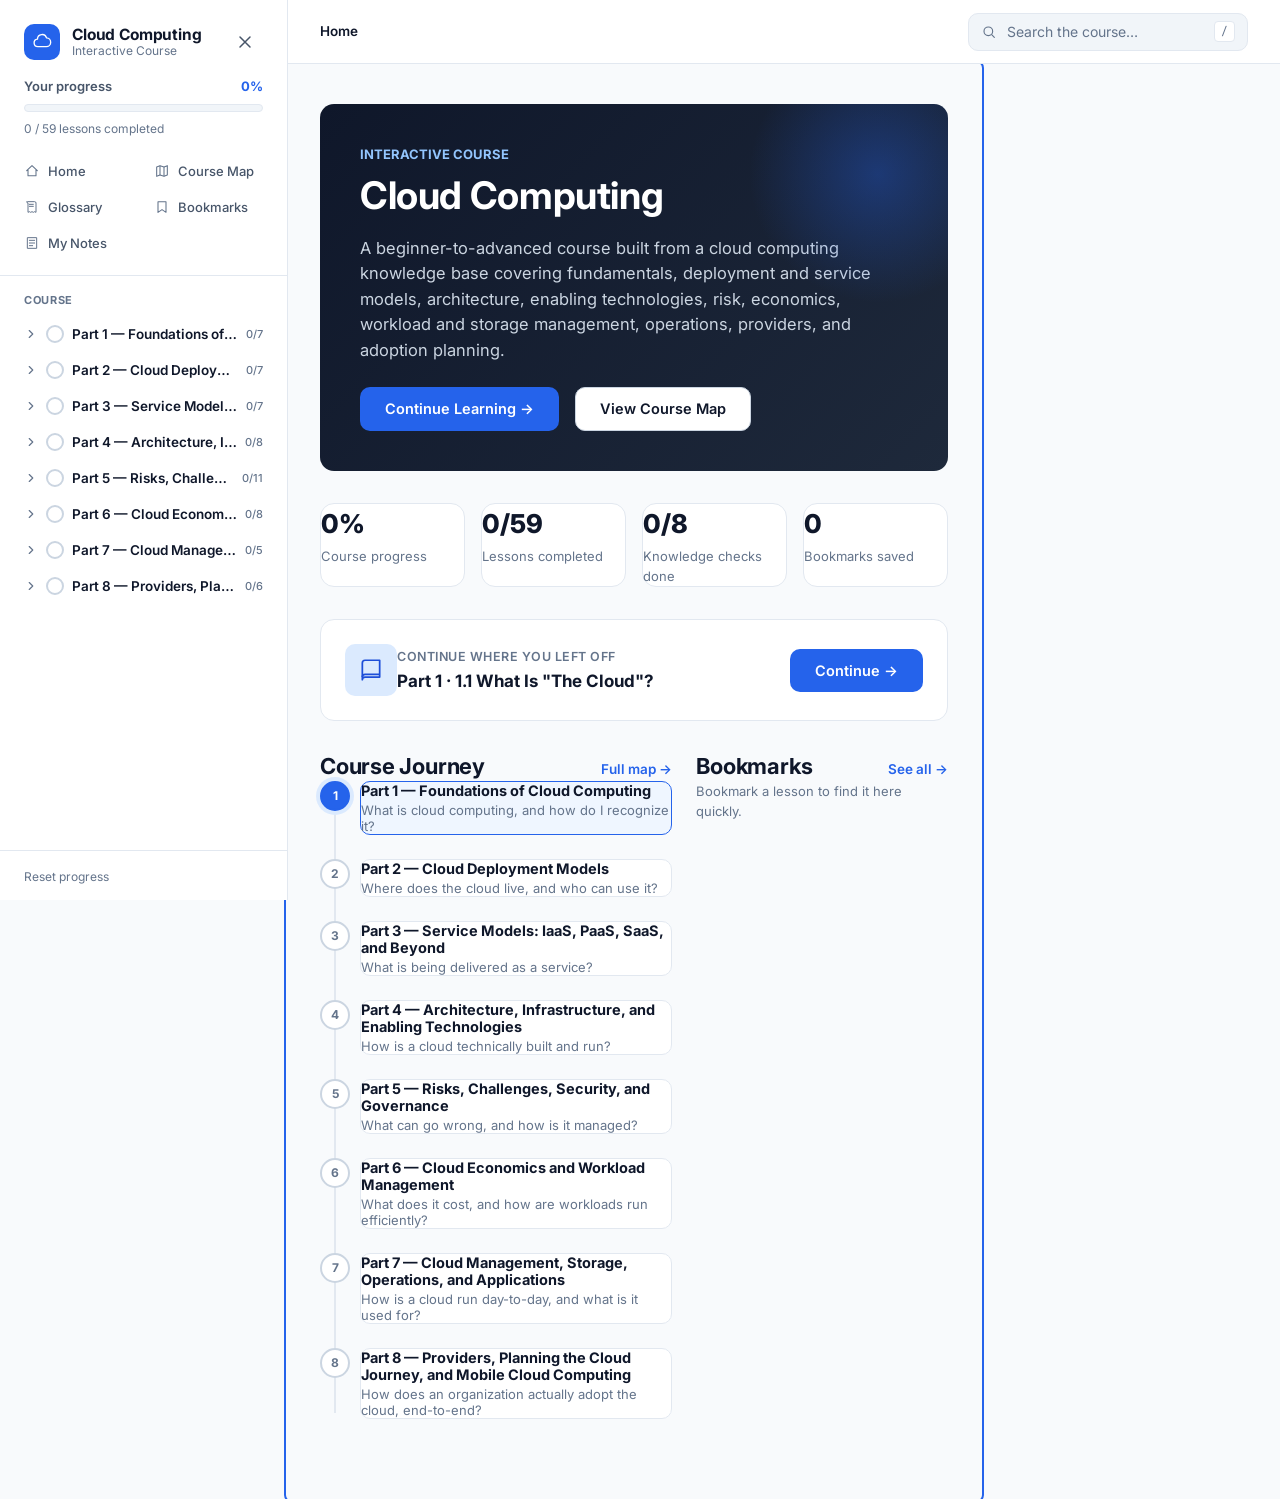
==== index.html @ bebbb532 "Initial project setup" ====
<!DOCTYPE html>
<html lang="en">
<head>
<meta charset="UTF-8">
<meta name="viewport" content="width=device-width, initial-scale=1.0">
<title>Cloud Computing — Interactive Course</title>
<meta name="description" content="An interactive, self-paced Cloud Computing course: foundations, deployment and service models, architecture, security, economics, storage, operations and cloud adoption planning.">
<link rel="icon" href="assets/favicon.svg" type="image/svg+xml">
<link rel="preconnect" href="https://fonts.googleapis.com">
<link rel="preconnect" href="https://fonts.gstatic.com" crossorigin>
<link href="https://fonts.googleapis.com/css2?family=Inter:ital,wght@0,400;0,500;0,600;0,700;0,800;1,400&family=JetBrains+Mono:wght@400;500&display=swap" rel="stylesheet">
<link rel="stylesheet" href="css/style.css">
<link rel="stylesheet" href="css/components.css">
<link rel="stylesheet" href="css/responsive.css">
</head>
<body>

<a class="skip-link" href="#main-content">Skip to content</a>

<div id="app" class="app">

  <!-- ============ SIDEBAR ============ -->
  <nav class="sidebar" id="sidebar" aria-label="Course navigation">
    <div class="sidebar-header">
      <a href="#/home" class="brand">
        <span class="brand-mark" aria-hidden="true">
          <svg viewBox="0 0 24 24" fill="none" xmlns="http://www.w3.org/2000/svg">
            <path d="M7 17.5a4.5 4.5 0 0 1-.4-8.98A5.5 5.5 0 0 1 17.4 7.07 4.75 4.75 0 0 1 17 17.5H7Z" stroke="currentColor" stroke-width="1.6" stroke-linejoin="round"/>
          </svg>
        </span>
        <span class="brand-text">
          <span class="brand-title">Cloud Computing</span>
          <span class="brand-subtitle">Interactive Course</span>
        </span>
      </a>
      <button class="icon-btn sidebar-close" id="sidebar-close" aria-label="Close menu">
        <svg viewBox="0 0 24 24" fill="none"><path d="M6 6l12 12M18 6L6 18" stroke="currentColor" stroke-width="1.8" stroke-linecap="round"/></svg>
      </button>
    </div>

    <div class="sidebar-progress">
      <div class="sidebar-progress-row">
        <span>Your progress</span>
        <span id="sidebar-progress-pct">0%</span>
      </div>
      <div class="progress-track" role="progressbar" aria-label="Course progress" aria-valuemin="0" aria-valuemax="100" aria-valuenow="0" id="sidebar-progress-bar">
        <div class="progress-fill" id="sidebar-progress-fill" style="width:0%"></div>
      </div>
      <div class="sidebar-progress-sub" id="sidebar-progress-sub">0 / 0 lessons completed</div>
    </div>

    <div class="sidebar-quicklinks">
      <button class="quicklink" data-nav="#/home"><svg viewBox="0 0 24 24" fill="none"><path d="M4 11.5 12 4l8 7.5M6 10v9h12v-9" stroke="currentColor" stroke-width="1.6" stroke-linejoin="round" stroke-linecap="round"/></svg><span>Home</span></button>
      <button class="quicklink" data-nav="#/map"><svg viewBox="0 0 24 24" fill="none"><path d="M4 6l5-2 6 2 5-2v14l-5 2-6-2-5 2V6Z" stroke="currentColor" stroke-width="1.6" stroke-linejoin="round"/><path d="M9 4v14M15 6v14" stroke="currentColor" stroke-width="1.6"/></svg><span>Course Map</span></button>
      <button class="quicklink" data-nav="#/glossary"><svg viewBox="0 0 24 24" fill="none"><path d="M5 4h11a2 2 0 0 1 2 2v14l-2-1-2 1-2-1-2 1-2-1-2 1V6a2 2 0 0 1-2-2Z" stroke="currentColor" stroke-width="1.5" stroke-linejoin="round"/><path d="M8 8h6M8 11h6" stroke="currentColor" stroke-width="1.5" stroke-linecap="round"/></svg><span>Glossary</span></button>
      <button class="quicklink" data-nav="#/bookmarks"><svg viewBox="0 0 24 24" fill="none"><path d="M6 4h12v16l-6-4-6 4V4Z" stroke="currentColor" stroke-width="1.6" stroke-linejoin="round"/></svg><span>Bookmarks</span></button>
      <button class="quicklink" data-nav="#/notes"><svg viewBox="0 0 24 24" fill="none"><path d="M5 4h14v16H5z" stroke="currentColor" stroke-width="1.5" stroke-linejoin="round"/><path d="M8 8h8M8 12h8M8 16h5" stroke="currentColor" stroke-width="1.5" stroke-linecap="round"/></svg><span>My Notes</span></button>
    </div>

    <div class="sidebar-section-label">Course</div>
    <div class="sidebar-tree" id="sidebar-tree"><!-- built by JS --></div>

    <div class="sidebar-footer">
      <button class="reset-btn" id="reset-progress-btn" type="button">Reset progress</button>
    </div>
  </nav>

  <div class="sidebar-overlay" id="sidebar-overlay"></div>

  <!-- ============ TOP BAR ============ -->
  <header class="topbar">
    <button class="icon-btn menu-btn" id="menu-btn" aria-label="Open menu" aria-controls="sidebar" aria-expanded="false">
      <svg viewBox="0 0 24 24" fill="none"><path d="M4 7h16M4 12h16M4 17h16" stroke="currentColor" stroke-width="1.8" stroke-linecap="round"/></svg>
    </button>
    <nav class="breadcrumb" id="breadcrumb" aria-label="Breadcrumb"></nav>

    <div class="search-wrap">
      <div class="search-box">
        <svg class="search-icon" viewBox="0 0 24 24" fill="none" aria-hidden="true"><circle cx="11" cy="11" r="6.5" stroke="currentColor" stroke-width="1.7"/><path d="m20 20-3.6-3.6" stroke="currentColor" stroke-width="1.7" stroke-linecap="round"/></svg>
        <input type="search" id="search-input" placeholder="Search the course…" aria-label="Search the course" autocomplete="off">
        <kbd class="search-kbd">/</kbd>
      </div>
      <div class="search-results" id="search-results" hidden></div>
    </div>
  </header>

  <!-- ============ MAIN CONTENT ============ -->
  <main class="main-content" id="main-content" tabindex="-1"></main>

  <!-- ============ CONTEXT PANEL (right) ============ -->
  <aside class="context-panel" id="context-panel"></aside>

</div>

<!-- Term definition popover -->
<div class="modal-backdrop" id="term-modal-backdrop" hidden>
  <div class="term-modal" id="term-modal" role="dialog" aria-modal="true" aria-labelledby="term-modal-title">
    <button class="icon-btn modal-close" id="term-modal-close" aria-label="Close">
      <svg viewBox="0 0 24 24" fill="none"><path d="M6 6l12 12M18 6L6 18" stroke="currentColor" stroke-width="1.8" stroke-linecap="round"/></svg>
    </button>
    <div id="term-modal-body"></div>
  </div>
</div>

<div class="toast" id="toast" hidden></div>

<script src="js/course-data.js"></script>
<script src="js/markdown.js"></script>
<script src="js/progress.js"></script>
<script src="js/notes.js"></script>
<script src="js/bookmarks.js"></script>
<script src="js/glossary.js"></script>
<script src="js/quiz.js"></script>
<script src="js/search.js"></script>
<script src="js/timeline.js"></script>
<script src="js/course.js"></script>
<script src="js/app.js"></script>
</body>
</html>
---- css/style.css ----
/* ==========================================================================
   Cloud Computing Course — Base styles, design tokens, layout
   ========================================================================== */

:root {
  /* Primary */
  --primary: #2563EB;
  --primary-dark: #1D4ED8;
  --primary-light: #DBEAFE;
  --primary-50: #EFF6FF;

  /* Background */
  --background: #F8FAFC;
  --surface: #FFFFFF;
  --surface-secondary: #F1F5F9;

  /* Text */
  --text-primary: #0F172A;
  --text-secondary: #475569;
  --text-muted: #64748B;
  --text-on-primary: #FFFFFF;

  /* Borders */
  --border: #E2E8F0;
  --border-strong: #CBD5E1;

  /* Accents */
  --success: #16A34A;
  --success-light: #DCFCE7;
  --warning: #F59E0B;
  --warning-light: #FEF3C7;
  --danger: #DC2626;
  --danger-light: #FEE2E2;
  --info: #0891B2;
  --info-light: #CFFAFE;
  --purple: #7C3AED;
  --purple-light: #EDE9FE;

  /* Spacing scale */
  --sp-1: 4px;
  --sp-2: 8px;
  --sp-3: 12px;
  --sp-4: 16px;
  --sp-6: 24px;
  --sp-8: 32px;
  --sp-10: 40px;
  --sp-12: 48px;
  --sp-16: 64px;
  --sp-20: 80px;

  /* Radius */
  --radius-sm: 6px;
  --radius-md: 10px;
  --radius-lg: 14px;

  /* Shadow (subtle only) */
  --shadow-sm: 0 1px 2px rgba(15, 23, 42, 0.05);
  --shadow-md: 0 4px 16px rgba(15, 23, 42, 0.08);
  --shadow-lg: 0 12px 32px rgba(15, 23, 42, 0.12);

  /* Motion */
  --dur-fast: 150ms;
  --dur-base: 200ms;
  --dur-slow: 250ms;
  --ease: cubic-bezier(0.4, 0, 0.2, 1);

  /* Layout */
  --sidebar-w: 288px;
  --context-w: 300px;
  --topbar-h: 64px;
  --content-max: 850px;

  /* Type */
  --font-sans: "Inter", system-ui, -apple-system, BlinkMacSystemFont, "Segoe UI", sans-serif;
  --font-mono: "JetBrains Mono", ui-monospace, "SFMono-Regular", Menlo, Consolas, monospace;
}

@media (prefers-reduced-motion: reduce) {
  * { animation-duration: 0.001ms !important; animation-iteration-count: 1 !important; transition-duration: 0.001ms !important; scroll-behavior: auto !important; }
}

*, *::before, *::after { box-sizing: border-box; }

html { -webkit-text-size-adjust: 100%; }

body {
  margin: 0;
  font-family: var(--font-sans);
  font-size: 16px;
  line-height: 1.55;
  color: var(--text-primary);
  background: var(--background);
  -webkit-font-smoothing: antialiased;
}

h1, h2, h3, h4, h5 { font-family: var(--font-sans); font-weight: 700; line-height: 1.25; margin: 0 0 var(--sp-4); color: var(--text-primary); letter-spacing: -0.01em; }
h1 { font-size: 38px; }
h2 { font-size: 29px; }
h3 { font-size: 22px; }
h4 { font-size: 18px; }
p { margin: 0 0 var(--sp-4); }
small { font-size: 14px; }
ul, ol { margin: 0 0 var(--sp-4); padding-left: 1.35em; }
li { margin-bottom: var(--sp-2); }
li:last-child { margin-bottom: 0; }
a { color: var(--primary); text-decoration: none; }
a:hover { text-decoration: underline; }
button { font-family: inherit; }
img, svg { display: block; max-width: 100%; }
strong, b { font-weight: 650; }
hr { border: none; border-top: 1px solid var(--border); margin: var(--sp-8) 0; }

:focus-visible {
  outline: 2px solid var(--primary);
  outline-offset: 2px;
  border-radius: 4px;
}

.skip-link {
  position: absolute; left: -9999px; top: 0; z-index: 1000;
  background: var(--primary); color: #fff; padding: var(--sp-2) var(--sp-4);
  border-radius: 0 0 var(--radius-sm) 0;
}
.skip-link:focus { left: 0; }

/* ==========================================================================
   App layout — three zone grid
   ========================================================================== */

.app {
  display: grid;
  grid-template-columns: var(--sidebar-w) 1fr var(--context-w);
  grid-template-rows: var(--topbar-h) 1fr;
  grid-template-areas:
    "sidebar topbar  topbar"
    "sidebar main    context";
  min-height: 100vh;
}

.topbar {
  grid-area: topbar;
  display: flex;
  align-items: center;
  gap: var(--sp-4);
  padding: 0 var(--sp-8);
  background: var(--surface);
  border-bottom: 1px solid var(--border);
  position: sticky;
  top: 0;
  z-index: 30;
}

.main-content {
  grid-area: main;
  padding: var(--sp-10) var(--sp-8) var(--sp-20);
  min-width: 0;
}

.context-panel {
  grid-area: context;
  border-left: 1px solid var(--border);
  background: var(--surface);
  padding: var(--sp-6);
  overflow-y: auto;
  max-height: calc(100vh - var(--topbar-h));
  position: sticky;
  top: var(--topbar-h);
}
.context-panel:empty { display: none; }

/* Reading column */
.prose-col { max-width: var(--content-max); margin: 0 auto; }
.wide-col { max-width: 1080px; margin: 0 auto; }

/* ==========================================================================
   Sidebar
   ========================================================================== */

.sidebar {
  grid-area: sidebar;
  background: var(--surface);
  border-right: 1px solid var(--border);
  display: flex;
  flex-direction: column;
  position: sticky;
  top: 0;
  height: 100vh;
  overflow: hidden;
}

.sidebar-header {
  display: flex;
  align-items: center;
  justify-content: space-between;
  padding: var(--sp-6) var(--sp-6) var(--sp-4);
}

.brand { display: flex; align-items: center; gap: var(--sp-3); color: var(--text-primary); }
.brand:hover { text-decoration: none; }
.brand-mark {
  width: 36px; height: 36px; border-radius: var(--radius-md);
  background: var(--primary); color: #fff;
  display: flex; align-items: center; justify-content: center;
  flex-shrink: 0;
}
.brand-mark svg { width: 20px; height: 20px; }
.brand-text { display: flex; flex-direction: column; line-height: 1.2; }
.brand-title { font-weight: 700; font-size: 15.5px; letter-spacing: -0.01em; }
.brand-subtitle { font-size: 12px; color: var(--text-muted); }

.sidebar-close { display: none; }

.sidebar-progress { padding: 0 var(--sp-6) var(--sp-4); }
.sidebar-progress-row {
  display: flex; justify-content: space-between; align-items: baseline;
  font-size: 13px; font-weight: 600; color: var(--text-secondary); margin-bottom: var(--sp-2);
}
#sidebar-progress-pct { color: var(--primary); font-weight: 700; }
.sidebar-progress-sub { font-size: 12px; color: var(--text-muted); margin-top: var(--sp-2); }

.progress-track {
  height: 8px; border-radius: 999px; background: var(--surface-secondary);
  overflow: hidden; border: 1px solid var(--border);
}
.progress-fill {
  height: 100%; background: linear-gradient(90deg, var(--primary), var(--primary-dark));
  border-radius: 999px; transition: width var(--dur-slow) var(--ease);
}
.progress-track.thin { height: 6px; }

.sidebar-quicklinks {
  display: grid; grid-template-columns: 1fr 1fr;
  gap: var(--sp-1); padding: 0 var(--sp-4) var(--sp-4);
  border-bottom: 1px solid var(--border);
  margin-bottom: var(--sp-4);
}
.quicklink {
  display: flex; align-items: center; gap: var(--sp-2);
  border: none; background: transparent; color: var(--text-secondary);
  font-size: 13px; font-weight: 500; padding: var(--sp-2) var(--sp-2);
  border-radius: var(--radius-sm); cursor: pointer; text-align: left;
  transition: background var(--dur-fast) var(--ease), color var(--dur-fast) var(--ease);
}
.quicklink svg { width: 16px; height: 16px; flex-shrink: 0; color: var(--text-muted); }
.quicklink:hover { background: var(--surface-secondary); color: var(--primary); }
.quicklink:hover svg { color: var(--primary); }

.sidebar-section-label {
  font-size: 11px; font-weight: 700; letter-spacing: 0.06em; text-transform: uppercase;
  color: var(--text-muted); padding: 0 var(--sp-6); margin-bottom: var(--sp-2);
}

.sidebar-tree {
  flex: 1; overflow-y: auto; padding: 0 var(--sp-4) var(--sp-4);
}

.sidebar-footer { padding: var(--sp-3) var(--sp-6); border-top: 1px solid var(--border); }
.reset-btn {
  background: none; border: none; color: var(--text-muted); font-size: 12px;
  cursor: pointer; padding: var(--sp-1) 0;
}
.reset-btn:hover { color: var(--danger); text-decoration: underline; }

.sidebar-overlay { display: none; }

/* ==========================================================================
   Topbar contents
   ========================================================================== */

.icon-btn {
  width: 36px; height: 36px; display: inline-flex; align-items: center; justify-content: center;
  background: transparent; border: 1px solid transparent; border-radius: var(--radius-sm);
  color: var(--text-secondary); cursor: pointer; flex-shrink: 0;
  transition: background var(--dur-fast) var(--ease);
}
.icon-btn svg { width: 20px; height: 20px; }
.icon-btn:hover { background: var(--surface-secondary); }

.menu-btn { display: none; }

.breadcrumb {
  display: flex; align-items: center; gap: var(--sp-1); flex-wrap: nowrap;
  overflow: hidden; font-size: 13.5px; color: var(--text-muted); min-width: 0;
}
.breadcrumb a { color: var(--text-muted); white-space: nowrap; }
.breadcrumb a:hover { color: var(--primary); }
.breadcrumb .crumb-sep { opacity: 0.6; flex-shrink: 0; }
.breadcrumb .crumb-current { color: var(--text-primary); font-weight: 600; white-space: nowrap; overflow: hidden; text-overflow: ellipsis; }

.search-wrap { margin-left: auto; position: relative; width: 280px; flex-shrink: 0; }
.search-box {
  display: flex; align-items: center; gap: var(--sp-2);
  background: var(--surface-secondary); border: 1px solid var(--border);
  border-radius: var(--radius-md); padding: 0 var(--sp-3); height: 38px;
  transition: border-color var(--dur-fast) var(--ease), background var(--dur-fast) var(--ease);
}
.search-box:focus-within { border-color: var(--primary); background: var(--surface); }
.search-icon { width: 16px; height: 16px; color: var(--text-muted); flex-shrink: 0; }
#search-input {
  border: none; background: transparent; outline: none; font-size: 14px;
  color: var(--text-primary); flex: 1; min-width: 0; font-family: inherit;
}
#search-input::placeholder { color: var(--text-muted); }
.search-kbd {
  font-family: var(--font-mono); font-size: 11px; color: var(--text-muted);
  background: var(--surface); border: 1px solid var(--border); border-radius: 4px;
  padding: 1px 6px; flex-shrink: 0;
}
---- css/components.css ----
/* ==========================================================================
   Components
   ========================================================================== */

/* ---- Buttons ------------------------------------------------------------ */
.btn {
  display: inline-flex; align-items: center; justify-content: center; gap: var(--sp-2);
  font-size: 14.5px; font-weight: 600; padding: var(--sp-3) var(--sp-6);
  border-radius: var(--radius-md); border: 1px solid transparent; cursor: pointer;
  transition: background var(--dur-fast) var(--ease), border-color var(--dur-fast) var(--ease), color var(--dur-fast) var(--ease), transform var(--dur-fast) var(--ease);
  line-height: 1.2; white-space: nowrap;
}
.btn:active { transform: translateY(1px); }
.btn svg { width: 16px; height: 16px; }
.btn-primary { background: var(--primary); color: #fff; }
.btn-primary:hover { background: var(--primary-dark); text-decoration: none; }
.btn-secondary { background: var(--surface); color: var(--text-primary); border-color: var(--border-strong); }
.btn-secondary:hover { background: var(--surface-secondary); text-decoration: none; }
.btn-ghost { background: transparent; color: var(--text-secondary); }
.btn-ghost:hover { background: var(--surface-secondary); text-decoration: none; }
.btn-sm { padding: var(--sp-2) var(--sp-4); font-size: 13px; }
.btn-success { background: var(--success); color: #fff; }
.btn-success:hover { background: #128a3e; }
.btn:disabled { opacity: 0.5; cursor: not-allowed; }
.btn-block { width: 100%; }

/* ---- Badges / pills ------------------------------------------------------ */
.badge {
  display: inline-flex; align-items: center; gap: 4px; font-size: 12px; font-weight: 600;
  padding: 3px 9px; border-radius: 999px; line-height: 1.4;
}
.badge-primary { background: var(--primary-light); color: var(--primary-dark); }
.badge-success { background: var(--success-light); color: #15803d; }
.badge-warning { background: var(--warning-light); color: #92400e; }
.badge-danger { background: var(--danger-light); color: #b91c1c; }
.badge-info { background: var(--info-light); color: #0e7490; }
.badge-neutral { background: var(--surface-secondary); color: var(--text-secondary); border: 1px solid var(--border); }

/* ---- Generic surface card ------------------------------------------------ */
.card {
  background: var(--surface); border: 1px solid var(--border); border-radius: var(--radius-lg);
  padding: var(--sp-6);
}

/* ---- Sidebar tree --------------------------------------------------------- */
.tree-part { margin-bottom: 2px; border-radius: var(--radius-md); }
.tree-part-header {
  display: flex; align-items: center; gap: var(--sp-2); width: 100%; text-align: left;
  background: none; border: none; cursor: pointer; padding: var(--sp-2) var(--sp-2);
  border-radius: var(--radius-sm); color: var(--text-primary); font-size: 13.5px; font-weight: 600;
}
.tree-part-header:hover { background: var(--surface-secondary); }
.tree-part-header .chev { width: 14px; height: 14px; color: var(--text-muted); flex-shrink: 0; transition: transform var(--dur-fast) var(--ease); }
.tree-part.open .chev { transform: rotate(90deg); }
.tree-part-status { width: 18px; height: 18px; flex-shrink: 0; border-radius: 999px; display: flex; align-items: center; justify-content: center; }
.tree-part-status.done { background: var(--success); color: #fff; }
.tree-part-status.progress { background: var(--primary-light); color: var(--primary-dark); }
.tree-part-status.todo { border: 2px solid var(--border-strong); }
.tree-part-status svg { width: 10px; height: 10px; }
.tree-part-title { flex: 1; min-width: 0; overflow: hidden; text-overflow: ellipsis; white-space: nowrap; }
.tree-part-frac { font-size: 11px; color: var(--text-muted); font-weight: 500; flex-shrink: 0; }

.tree-lessons { list-style: none; margin: 2px 0 6px; padding-left: 28px; display: none; }
.tree-part.open .tree-lessons { display: block; }
.tree-lessons li { margin-bottom: 1px; }
.tree-lesson-link {
  display: flex; align-items: center; gap: var(--sp-2); width: 100%; text-align: left;
  background: none; border: none; cursor: pointer; padding: 6px var(--sp-2);
  border-radius: var(--radius-sm); font-size: 13px; color: var(--text-secondary);
  border-left: 2px solid transparent;
}
.tree-lesson-link:hover { background: var(--surface-secondary); color: var(--text-primary); }
.tree-lesson-link.current { background: var(--primary-50); color: var(--primary-dark); font-weight: 600; border-left-color: var(--primary); }
.tree-lesson-icon { width: 15px; height: 15px; flex-shrink: 0; color: var(--border-strong); }
.tree-lesson-link.done .tree-lesson-icon { color: var(--success); }
.tree-lesson-link.current .tree-lesson-icon { color: var(--primary); }
.tree-lesson-text { overflow: hidden; text-overflow: ellipsis; white-space: nowrap; }
.tree-lesson-link.practice .tree-lesson-text { font-style: italic; }

/* ==========================================================================
   Lesson content
   ========================================================================== */

.lesson-kicker { display: flex; align-items: center; gap: var(--sp-2); margin-bottom: var(--sp-3); }
.part-tag { font-size: 12.5px; font-weight: 700; color: var(--primary); letter-spacing: 0.02em; }
.lesson-number { font-family: var(--font-mono); font-size: 12.5px; color: var(--text-muted); }

.lesson-title { margin-bottom: var(--sp-2); }
.lesson-meta-row { display: flex; align-items: center; gap: var(--sp-4); margin-bottom: var(--sp-8); flex-wrap: wrap; }
.lesson-meta-row .bookmark-toggle { margin-left: auto; }

.bookmark-toggle {
  display: inline-flex; align-items: center; gap: 6px; background: none; border: 1px solid var(--border-strong);
  border-radius: var(--radius-md); padding: 6px 12px; font-size: 13px; font-weight: 600; color: var(--text-secondary);
  cursor: pointer; transition: all var(--dur-fast) var(--ease);
}
.bookmark-toggle svg { width: 15px; height: 15px; }
.bookmark-toggle:hover { border-color: var(--warning); color: #92400e; }
.bookmark-toggle.active { background: var(--warning-light); border-color: var(--warning); color: #92400e; }
.bookmark-toggle.active svg { fill: currentColor; }

.objectives-card {
  background: var(--primary-50); border: 1px solid var(--primary-light);
  border-radius: var(--radius-lg); padding: var(--sp-6); margin-bottom: var(--sp-8);
}
.objectives-card h4 { display: flex; align-items: center; gap: var(--sp-2); color: var(--primary-dark); margin-bottom: var(--sp-3); font-size: 15px; }
.objectives-card h4 svg { width: 18px; height: 18px; }
.objectives-card ul { margin-bottom: 0; padding-left: 1.2em; }
.objectives-card li { color: var(--text-secondary); }

.lesson-body { font-size: 16px; color: var(--text-secondary); line-height: 1.75; }
.lesson-body h4 { color: var(--text-primary); margin-top: var(--sp-8); font-size: 19px; }
.lesson-body h5 { color: var(--text-primary); margin-top: var(--sp-6); font-size: 16px; text-transform: none; }
.lesson-body > *:first-child { margin-top: 0; }
.lesson-body p { max-width: 72ch; }
.lesson-body strong { color: var(--text-primary); }

.lesson-body table { max-width: none; }

/* explanation callouts (Simple / Technical / Example / Why It Matters) */
.explain-block {
  border: 1px solid var(--border); border-left-width: 4px; border-radius: var(--radius-md);
  padding: var(--sp-5) var(--sp-6); margin: var(--sp-6) 0; background: var(--surface);
}
.explain-block > p:last-child, .explain-block > ul:last-child, .explain-block > table:last-child { margin-bottom: 0; }
.explain-block-label {
  display: flex; align-items: center; gap: var(--sp-2); font-weight: 700; font-size: 13px;
  text-transform: uppercase; letter-spacing: 0.04em; margin-bottom: var(--sp-3);
}
.explain-block-label svg { width: 16px; height: 16px; }
.explain-simple { border-left-color: var(--info); background: var(--info-light); background: linear-gradient(180deg, var(--info-light) 0%, var(--surface) 90px); }
.explain-simple .explain-block-label { color: #0e7490; }
.explain-technical { border-left-color: var(--text-secondary); }
.explain-technical .explain-block-label { color: var(--text-secondary); }
.explain-example { border-left-color: var(--purple); }
.explain-example .explain-block-label { color: var(--purple); }
.explain-whyitmatters { border-left-color: var(--warning); background: linear-gradient(180deg, var(--warning-light) 0%, var(--surface) 90px); }
.explain-whyitmatters .explain-block-label { color: #92400e; }

blockquote.callout {
  margin: var(--sp-6) 0; padding: var(--sp-4) var(--sp-5); background: var(--surface-secondary);
  border-left: 4px solid var(--border-strong); border-radius: var(--radius-md); color: var(--text-secondary);
}
blockquote.callout p { margin-bottom: 0; }
blockquote.callout p + p { margin-top: var(--sp-2); }

/* term highlight */
.term-link {
  border-bottom: 1.5px dotted var(--primary); color: inherit; cursor: pointer; font-weight: 500;
}
.term-link:hover { background: var(--primary-light); text-decoration: none; }

/* tables */
.table-wrap { overflow-x: auto; margin: var(--sp-6) 0; border: 1px solid var(--border); border-radius: var(--radius-md); }
table { width: 100%; border-collapse: collapse; font-size: 14.5px; }
thead th {
  text-align: left; background: var(--surface-secondary); color: var(--text-primary);
  font-weight: 700; padding: var(--sp-3) var(--sp-4); border-bottom: 1px solid var(--border); white-space: nowrap;
}
tbody td { padding: var(--sp-3) var(--sp-4); border-bottom: 1px solid var(--border); vertical-align: top; color: var(--text-secondary); }
tbody tr:last-child td { border-bottom: none; }
tbody tr:hover { background: var(--surface-secondary); }
code { font-family: var(--font-mono); background: var(--surface-secondary); border-radius: 4px; padding: 1px 6px; font-size: 0.9em; color: #1e3a8a; }

/* code blocks w/ copy button */
.code-block { position: relative; margin: var(--sp-6) 0; }
.code-block pre {
  background: #0F172A; color: #E2E8F0; border-radius: var(--radius-md); padding: var(--sp-4) var(--sp-5);
  overflow-x: auto; font-family: var(--font-mono); font-size: 13.5px; line-height: 1.6; margin: 0;
}
.code-copy-btn {
  position: absolute; top: 8px; right: 8px; background: rgba(255,255,255,0.08); color: #E2E8F0;
  border: 1px solid rgba(255,255,255,0.15); border-radius: 6px; padding: 4px 9px; font-size: 12px; cursor: pointer;
}
.code-copy-btn:hover { background: rgba(255,255,255,0.16); }

/* lesson footer nav */
.lesson-footer { margin-top: var(--sp-12); padding-top: var(--sp-8); border-top: 1px solid var(--border); }
.lesson-footer-actions { display: flex; align-items: center; justify-content: space-between; gap: var(--sp-4); flex-wrap: wrap; }
.next-lesson-btn { display: flex; flex-direction: column; align-items: flex-end; gap: 2px; text-align: right; }
.next-lesson-btn .nl-label { font-size: 12px; opacity: 0.85; }
.complete-toggle.is-done { background: var(--success); border-color: var(--success); color: #fff; }

/* ==========================================================================
   Context panel (right)
   ========================================================================== */
.ctx-block { margin-bottom: var(--sp-8); }
.ctx-block:last-child { margin-bottom: 0; }
.ctx-title { font-size: 12px; font-weight: 700; text-transform: uppercase; letter-spacing: 0.05em; color: var(--text-muted); margin-bottom: var(--sp-3); }
.ctx-toc { list-style: none; margin: 0; padding: 0; border-left: 2px solid var(--border); }
.ctx-toc li { margin: 0; }
.ctx-toc a {
  display: block; padding: 6px var(--sp-3); font-size: 13.5px; color: var(--text-secondary);
  border-left: 2px solid transparent; margin-left: -2px;
}
.ctx-toc a:hover { color: var(--primary); text-decoration: none; background: var(--surface-secondary); }
.ctx-terms { display: flex; flex-wrap: wrap; gap: 6px; }
.ctx-term-chip {
  font-size: 12.5px; background: var(--surface-secondary); border: 1px solid var(--border); color: var(--text-secondary);
  padding: 4px 10px; border-radius: 999px; cursor: pointer;
}
.ctx-term-chip:hover { border-color: var(--primary); color: var(--primary-dark); }
.ctx-notes textarea {
  width: 100%; min-height: 110px; resize: vertical; border: 1px solid var(--border); border-radius: var(--radius-md);
  padding: var(--sp-3); font-family: inherit; font-size: 13.5px; color: var(--text-primary); background: var(--surface-secondary);
}
.ctx-notes textarea:focus { background: var(--surface); border-color: var(--primary); outline: none; }
.ctx-notes-status { font-size: 11.5px; color: var(--text-muted); margin-top: 6px; height: 14px; }
.ctx-bookmark-btn { width: 100%; }
.ctx-empty { font-size: 13px; color: var(--text-muted); }

/* ==========================================================================
   Home dashboard
   ========================================================================== */
.hero-card {
  background: linear-gradient(135deg, var(--text-primary) 0%, #1e293b 100%);
  color: #fff; border-radius: var(--radius-lg); padding: var(--sp-10) var(--sp-10);
  margin-bottom: var(--sp-8); position: relative; overflow: hidden;
}
.hero-card::after {
  content: ""; position: absolute; right: -60px; top: -60px; width: 260px; height: 260px;
  border-radius: 50%; background: radial-gradient(circle, rgba(37,99,235,0.35), transparent 70%);
}
.hero-eyebrow { color: #93C5FD; font-weight: 700; font-size: 13px; margin-bottom: var(--sp-2); }
.hero-card h1 { color: #fff; max-width: 640px; }
.hero-card p.lead { color: #CBD5E1; max-width: 560px; font-size: 16.5px; }
.hero-actions { display: flex; gap: var(--sp-4); margin-top: var(--sp-6); flex-wrap: wrap; position: relative; z-index: 1; }

.stat-grid { display: grid; grid-template-columns: repeat(4, 1fr); gap: var(--sp-4); margin-bottom: var(--sp-8); }
.stat-card { background: var(--surface); border: 1px solid var(--border); border-radius: var(--radius-lg); padding: var(--sp-5); }
.stat-card .stat-num { font-size: 26px; font-weight: 800; color: var(--text-primary); }
.stat-card .stat-label { font-size: 13px; color: var(--text-muted); margin-top: 2px; }

.home-grid { display: grid; grid-template-columns: 1.4fr 1fr; gap: var(--sp-6); align-items: start; }
.section-heading { display: flex; align-items: baseline; justify-content: space-between; margin-bottom: var(--sp-5); }
.section-heading h2 { margin-bottom: 0; font-size: 22px; }
.section-heading .see-all { font-size: 13.5px; font-weight: 600; }

.continue-card {
  display: flex; align-items: center; gap: var(--sp-5); background: var(--surface); border: 1px solid var(--border);
  border-radius: var(--radius-lg); padding: var(--sp-6); margin-bottom: var(--sp-8);
}
.continue-icon {
  width: 52px; height: 52px; border-radius: var(--radius-md); background: var(--primary-light); color: var(--primary-dark);
  display: flex; align-items: center; justify-content: center; flex-shrink: 0;
}
.continue-icon svg { width: 26px; height: 26px; }
.continue-body { flex: 1; min-width: 0; }
.continue-eyebrow { font-size: 12.5px; color: var(--text-muted); font-weight: 600; text-transform: uppercase; letter-spacing: 0.04em; }
.continue-title { font-size: 17px; font-weight: 700; margin-top: 2px; }

.bookmark-mini-list { display: flex; flex-direction: column; gap: var(--sp-2); }
.bookmark-mini {
  display: flex; align-items: center; gap: var(--sp-3); padding: var(--sp-3); border: 1px solid var(--border);
  border-radius: var(--radius-md); background: var(--surface); cursor: pointer; font-size: 13.5px; color: var(--text-primary);
}
.bookmark-mini:hover { border-color: var(--primary); }
.bookmark-mini svg { width: 16px; height: 16px; color: var(--warning); flex-shrink: 0; }

/* ==========================================================================
   Timeline (course journey)
   ========================================================================== */
.timeline-vert { position: relative; padding-left: 40px; }
.timeline-vert::before { content: ""; position: absolute; left: 14px; top: 6px; bottom: 6px; width: 2px; background: var(--border); }
.timeline-node { position: relative; padding-bottom: var(--sp-6); }
.timeline-node:last-child { padding-bottom: 0; }
.timeline-dot {
  position: absolute; left: -40px; top: 0; width: 30px; height: 30px; border-radius: 50%;
  display: flex; align-items: center; justify-content: center; background: var(--surface);
  border: 2px solid var(--border-strong); color: var(--text-muted); font-weight: 700; font-size: 12px; z-index: 1;
}
.timeline-dot svg { width: 14px; height: 14px; }
.timeline-node.done .timeline-dot { background: var(--success); border-color: var(--success); color: #fff; }
.timeline-node.current .timeline-dot { background: var(--primary); border-color: var(--primary); color: #fff; box-shadow: 0 0 0 4px var(--primary-light); }
.timeline-card {
  display: block; width: 100%; text-align: left; background: var(--surface); border: 1px solid var(--border);
  border-radius: var(--radius-md); padding: var(--sp-4) var(--sp-5); cursor: pointer; transition: border-color var(--dur-fast) var(--ease), box-shadow var(--dur-fast) var(--ease);
}
.timeline-card:hover { border-color: var(--primary); box-shadow: var(--shadow-sm); }
.timeline-node.current .timeline-card { border-color: var(--primary); background: var(--primary-50); }
.timeline-card-title { font-weight: 700; font-size: 14.5px; color: var(--text-primary); }
.timeline-card-q { font-size: 13px; color: var(--text-muted); margin-top: 3px; }
.timeline-card-frac { font-size: 12px; color: var(--text-muted); margin-top: 6px; }

/* course map (dependency graph) */
.map-svg-wrap { overflow-x: auto; background: var(--surface); border: 1px solid var(--border); border-radius: var(--radius-lg); padding: var(--sp-6); }
.map-node rect { fill: var(--surface); stroke: var(--border-strong); stroke-width: 1.5; }
.map-node.done rect { fill: var(--success-light); stroke: var(--success); }
.map-node.current rect { fill: var(--primary-50); stroke: var(--primary); stroke-width: 2; }
.map-node text.map-title { fill: var(--text-primary); font-weight: 700; }
.map-node text.map-sub { fill: var(--text-muted); }
.map-node { cursor: pointer; }
.map-node:hover rect { stroke: var(--primary); }
.map-edge { stroke: var(--border-strong); stroke-width: 1.5; fill: none; marker-end: url(#map-arrow); }

/* ==========================================================================
   Layer diagram (IaaS/PaaS/SaaS)
   ========================================================================== */
.stack-widget { display: grid; grid-template-columns: 1fr 1.1fr; gap: var(--sp-6); margin: var(--sp-6) 0; align-items: start; }
.stack-layers { display: flex; flex-direction: column; gap: 4px; }
.stack-layer {
  border: 2px solid var(--border-strong); background: var(--surface); border-radius: var(--radius-md);
  padding: var(--sp-4) var(--sp-5); cursor: pointer; text-align: center; font-weight: 700;
  transition: all var(--dur-fast) var(--ease); color: var(--text-secondary);
}
.stack-layer:hover { border-color: var(--primary); }
.stack-layer.active { border-color: var(--primary); background: var(--primary-50); color: var(--primary-dark); }
.stack-layer .layer-sub { display: block; font-weight: 500; font-size: 12px; color: var(--text-muted); margin-top: 2px; }
.stack-detail { background: var(--surface); border: 1px solid var(--border); border-radius: var(--radius-lg); padding: var(--sp-6); min-height: 100%; }
.stack-detail h4 { margin-top: 0; color: var(--primary-dark); }
.stack-detail-row { margin-bottom: var(--sp-4); }
.stack-detail-row:last-child { margin-bottom: 0; }
.stack-detail-label { font-size: 11.5px; font-weight: 700; text-transform: uppercase; letter-spacing: 0.04em; color: var(--text-muted); margin-bottom: 4px; }
.stack-detail-val { font-size: 14.5px; color: var(--text-secondary); }

/* before / after */
.before-after { display: grid; grid-template-columns: 1fr 1fr; gap: var(--sp-4); margin: var(--sp-6) 0; }
.ba-panel { border-radius: var(--radius-lg); padding: var(--sp-5); border: 1px solid var(--border); }
.ba-before { background: var(--surface-secondary); }
.ba-after { background: var(--primary-50); border-color: var(--primary-light); }
.ba-panel h5 { margin: 0 0 var(--sp-3); display: flex; align-items: center; gap: 8px; font-size: 14px; text-transform: uppercase; letter-spacing: 0.04em; }
.ba-before h5 { color: var(--text-muted); }
.ba-after h5 { color: var(--primary-dark); }
.ba-panel ul { padding-left: 1.1em; margin: 0; font-size: 14px; color: var(--text-secondary); }
.ba-panel li { margin-bottom: var(--sp-2); }

/* ==========================================================================
   Practice / quiz
   ========================================================================== */
.practice-hero { margin-bottom: var(--sp-8); }
.score-summary {
  display: flex; align-items: center; gap: var(--sp-6); background: var(--surface); border: 1px solid var(--border);
  border-radius: var(--radius-lg); padding: var(--sp-6); margin-bottom: var(--sp-8); flex-wrap: wrap;
}
.score-ring { position: relative; width: 78px; height: 78px; flex-shrink: 0; }
.score-ring svg { transform: rotate(-90deg); }
.score-ring-num { position: absolute; inset: 0; display: flex; align-items: center; justify-content: center; font-weight: 800; font-size: 16px; color: var(--text-primary); }
.score-body { flex: 1; min-width: 200px; }
.score-body strong { display: block; font-size: 16px; margin-bottom: 2px; }
.score-actions { margin-left: auto; }

.practice-section { margin-bottom: var(--sp-12); }
.practice-section-head { display: flex; align-items: center; gap: var(--sp-3); margin-bottom: var(--sp-5); }
.practice-section-head .step-num {
  width: 28px; height: 28px; border-radius: 50%; background: var(--surface-secondary); color: var(--text-secondary);
  display: flex; align-items: center; justify-content: center; font-weight: 700; font-size: 13px; flex-shrink: 0;
}
.practice-section-head h3 { margin-bottom: 0; }

/* quick questions flip cards */
.quick-grid { display: grid; grid-template-columns: repeat(auto-fit, minmax(230px, 1fr)); gap: var(--sp-4); }
.flip-card { perspective: 1200px; height: 148px; }
.flip-card-inner {
  position: relative; width: 100%; height: 100%; transition: transform var(--dur-slow) var(--ease);
  transform-style: preserve-3d; cursor: pointer;
}
.flip-card.flipped .flip-card-inner { transform: rotateY(180deg); }
.flip-face {
  position: absolute; inset: 0; backface-visibility: hidden; border-radius: var(--radius-lg);
  border: 1px solid var(--border); padding: var(--sp-5); display: flex; flex-direction: column;
  justify-content: center; overflow-y: auto;
}
.flip-front { background: var(--surface); }
.flip-front .fc-label { font-size: 11px; font-weight: 700; color: var(--text-muted); text-transform: uppercase; letter-spacing: .04em; margin-bottom: 6px; }
.flip-front .fc-q { font-size: 14.5px; font-weight: 600; color: var(--text-primary); }
.flip-hint { position: absolute; bottom: 10px; right: 12px; font-size: 11px; color: var(--text-muted); }
.flip-back { background: var(--primary-50); border-color: var(--primary-light); transform: rotateY(180deg); }
.flip-back .fc-label { font-size: 11px; font-weight: 700; color: var(--primary-dark); text-transform: uppercase; letter-spacing: .04em; margin-bottom: 6px; }
.flip-back .fc-a { font-size: 13.5px; color: var(--text-secondary); }

/* MCQ */
.mcq-card { background: var(--surface); border: 1px solid var(--border); border-radius: var(--radius-lg); padding: var(--sp-6); margin-bottom: var(--sp-4); }
.mcq-q { font-weight: 600; font-size: 15.5px; margin-bottom: var(--sp-4); color: var(--text-primary); }
.mcq-options { display: flex; flex-direction: column; gap: var(--sp-2); }
.mcq-option {
  display: flex; align-items: flex-start; gap: var(--sp-3); text-align: left; width: 100%;
  border: 1.5px solid var(--border); border-radius: var(--radius-md); padding: var(--sp-3) var(--sp-4);
  background: var(--surface); cursor: pointer; font-size: 14.5px; color: var(--text-primary);
  transition: all var(--dur-fast) var(--ease);
}
.mcq-option:hover:not(:disabled) { border-color: var(--primary); background: var(--primary-50); }
.mcq-option .opt-key {
  width: 22px; height: 22px; border-radius: 50%; border: 1.5px solid var(--border-strong); flex-shrink: 0;
  display: flex; align-items: center; justify-content: center; font-size: 12px; font-weight: 700; color: var(--text-muted);
}
.mcq-option:disabled { cursor: default; }
.mcq-option.correct { border-color: var(--success); background: var(--success-light); }
.mcq-option.correct .opt-key { background: var(--success); border-color: var(--success); color: #fff; }
.mcq-option.incorrect { border-color: var(--danger); background: var(--danger-light); }
.mcq-option.incorrect .opt-key { background: var(--danger); border-color: var(--danger); color: #fff; }
.mcq-option.dim { opacity: 0.55; }
.mcq-feedback { margin-top: var(--sp-4); padding: var(--sp-4); border-radius: var(--radius-md); font-size: 14px; display: none; }
.mcq-feedback.show { display: block; }
.mcq-feedback.correct { background: var(--success-light); color: #14532d; }
.mcq-feedback.incorrect { background: var(--danger-light); color: #7f1d1d; }
.mcq-feedback strong { display: block; margin-bottom: 4px; }

/* reveal cards: understanding / comparison / scenario */
.reveal-card { background: var(--surface); border: 1px solid var(--border); border-radius: var(--radius-lg); padding: var(--sp-6); margin-bottom: var(--sp-4); }
.reveal-q { font-weight: 600; font-size: 15px; color: var(--text-primary); margin-bottom: var(--sp-3); }
.reveal-prompt { font-size: 14px; color: var(--text-muted); margin-bottom: var(--sp-3); }
.reveal-btn {
  display: inline-flex; align-items: center; gap: 6px; background: var(--primary-50); color: var(--primary-dark);
  border: 1px dashed var(--primary-light); border-radius: var(--radius-md); padding: var(--sp-2) var(--sp-4);
  font-size: 13.5px; font-weight: 600; cursor: pointer;
}
.reveal-btn:hover { background: var(--primary-light); }
.reveal-answer { margin-top: var(--sp-4); padding-top: var(--sp-4); border-top: 1px dashed var(--border); font-size: 14.5px; color: var(--text-secondary); display: none; }
.reveal-answer.show { display: block; }
.reveal-answer .ra-label { font-size: 11.5px; font-weight: 700; color: var(--success); text-transform: uppercase; letter-spacing: .04em; margin-bottom: 6px; }

/* exercises */
.exercise-card { background: var(--surface); border: 1px solid var(--border); border-radius: var(--radius-lg); padding: var(--sp-6); margin-bottom: var(--sp-5); }
.exercise-head { display: flex; align-items: center; justify-content: space-between; margin-bottom: var(--sp-4); flex-wrap: wrap; gap: var(--sp-2); }
.exercise-head-left { display: flex; align-items: center; gap: var(--sp-3); }
.exercise-label { font-weight: 700; font-size: 13.5px; letter-spacing: 0.03em; text-transform: uppercase; color: var(--text-muted); }
.stars { display: inline-flex; gap: 2px; }
.stars svg { width: 14px; height: 14px; }
.star-on { color: var(--warning); fill: var(--warning); }
.star-off { color: var(--border-strong); fill: var(--border-strong); }
.exercise-block-label { font-size: 12px; font-weight: 700; text-transform: uppercase; letter-spacing: .04em; color: var(--text-muted); margin-bottom: 4px; margin-top: var(--sp-4); }
.exercise-block-label:first-of-type { margin-top: 0; }
.exercise-body-text { font-size: 14.5px; color: var(--text-secondary); }
.exercise-actions { display: flex; gap: var(--sp-3); margin-top: var(--sp-5); flex-wrap: wrap; }
.exercise-reveal { margin-top: var(--sp-4); padding: var(--sp-4); border-radius: var(--radius-md); background: var(--surface-secondary); display: none; font-size: 14.5px; color: var(--text-secondary); }
.exercise-reveal.show { display: block; }
.exercise-reveal-label { font-weight: 700; font-size: 12px; text-transform: uppercase; letter-spacing: .04em; margin-bottom: 6px; color: var(--text-primary); }

/* ==========================================================================
   Glossary
   ========================================================================== */
.glossary-toolbar { display: flex; gap: var(--sp-4); align-items: center; margin-bottom: var(--sp-6); flex-wrap: wrap; }
.az-nav { display: flex; flex-wrap: wrap; gap: 4px; margin-bottom: var(--sp-8); }
.az-btn {
  width: 30px; height: 30px; display: flex; align-items: center; justify-content: center; font-size: 13px;
  font-weight: 700; border-radius: var(--radius-sm); border: 1px solid var(--border); background: var(--surface);
  color: var(--text-secondary); cursor: pointer;
}
.az-btn:hover { border-color: var(--primary); color: var(--primary); }
.az-btn.disabled { opacity: 0.35; cursor: default; pointer-events: none; }
.az-btn.active { background: var(--primary); border-color: var(--primary); color: #fff; }
.glossary-letter-group { margin-bottom: var(--sp-8); scroll-margin-top: 90px; }
.glossary-letter-heading { font-size: 22px; color: var(--primary); border-bottom: 2px solid var(--primary-light); padding-bottom: var(--sp-2); margin-bottom: var(--sp-4); }
.glossary-grid { display: grid; grid-template-columns: repeat(auto-fill, minmax(260px, 1fr)); gap: var(--sp-4); }

.term-card { perspective: 1200px; height: 160px; }
.term-card-inner { position: relative; width: 100%; height: 100%; transition: transform var(--dur-slow) var(--ease); transform-style: preserve-3d; cursor: pointer; }
.term-card.flipped .term-card-inner { transform: rotateY(180deg); }
.term-face { position: absolute; inset: 0; backface-visibility: hidden; border-radius: var(--radius-lg); border: 1px solid var(--border); padding: var(--sp-5); display: flex; flex-direction: column; }
.term-front { background: var(--surface); justify-content: space-between; }
.term-front .term-name { font-size: 17px; font-weight: 700; color: var(--text-primary); }
.term-back { background: var(--surface-secondary); transform: rotateY(180deg); overflow-y: auto; }
.term-back .term-def { font-size: 13.5px; color: var(--text-secondary); flex: 1; }
.term-related { display: flex; flex-wrap: wrap; gap: 4px; margin-top: var(--sp-2); }
.term-related span { font-size: 11px; background: var(--surface); border: 1px solid var(--border); padding: 2px 7px; border-radius: 999px; color: var(--text-muted); }
.term-flip-hint { font-size: 11px; color: var(--text-muted); }

/* Term modal (popover) */
.modal-backdrop {
  position: fixed; inset: 0; background: rgba(15,23,42,0.45); z-index: 200;
  display: flex; align-items: center; justify-content: center; padding: var(--sp-4);
}
.modal-backdrop[hidden] { display: none; }
.term-modal {
  background: var(--surface); border-radius: var(--radius-lg); padding: var(--sp-8); max-width: 440px; width: 100%;
  position: relative; box-shadow: var(--shadow-lg); animation: modal-in var(--dur-base) var(--ease);
}
@keyframes modal-in { from { opacity: 0; transform: translateY(8px) scale(0.98);} to { opacity: 1; transform: none; } }
.modal-close { position: absolute; top: var(--sp-3); right: var(--sp-3); }
.term-modal-part { margin-bottom: var(--sp-2); }
.term-modal h3 { margin-bottom: var(--sp-3); padding-right: var(--sp-8); }

/* ==========================================================================
   Search results dropdown
   ========================================================================== */
.search-results {
  position: absolute; top: calc(100% + 8px); right: 0; width: 420px; max-height: 420px; overflow-y: auto;
  background: var(--surface); border: 1px solid var(--border); border-radius: var(--radius-lg); box-shadow: var(--shadow-lg);
  z-index: 100; padding: var(--sp-2);
}
.search-result-group-label { font-size: 11px; font-weight: 700; text-transform: uppercase; color: var(--text-muted); padding: var(--sp-2) var(--sp-3); }
.search-result-item {
  display: block; width: 100%; text-align: left; padding: var(--sp-3); border-radius: var(--radius-md);
  border: none; background: none; cursor: pointer;
}
.search-result-item:hover { background: var(--surface-secondary); }
.sr-title { font-size: 14px; font-weight: 600; color: var(--text-primary); }
.sr-context { font-size: 12.5px; color: var(--text-muted); margin-top: 2px; }
.sr-context mark { background: var(--warning-light); color: inherit; border-radius: 2px; }
.search-empty { padding: var(--sp-6); text-align: center; color: var(--text-muted); font-size: 13.5px; }

/* ==========================================================================
   Bookmarks & Notes pages
   ========================================================================== */
.list-card {
  display: flex; align-items: center; gap: var(--sp-4); background: var(--surface); border: 1px solid var(--border);
  border-radius: var(--radius-lg); padding: var(--sp-5); margin-bottom: var(--sp-3); cursor: pointer;
  transition: border-color var(--dur-fast) var(--ease);
}
.list-card:hover { border-color: var(--primary); }
.list-card-icon { width: 40px; height: 40px; border-radius: var(--radius-md); background: var(--primary-light); color: var(--primary-dark); display: flex; align-items: center; justify-content: center; flex-shrink: 0; }
.list-card-icon svg { width: 20px; height: 20px; }
.list-card-body { flex: 1; min-width: 0; }
.list-card-title { font-weight: 700; font-size: 15px; color: var(--text-primary); }
.list-card-sub { font-size: 13px; color: var(--text-muted); margin-top: 2px; }
.list-card-note { font-size: 13.5px; color: var(--text-secondary); margin-top: 6px; background: var(--surface-secondary); padding: var(--sp-3); border-radius: var(--radius-sm); white-space: pre-wrap; }
.list-card-remove { flex-shrink: 0; }

.empty-state { text-align: center; padding: var(--sp-16) var(--sp-6); color: var(--text-muted); }
.empty-state svg { width: 56px; height: 56px; margin: 0 auto var(--sp-4); color: var(--border-strong); }
.empty-state h3 { color: var(--text-secondary); margin-bottom: var(--sp-2); }
.empty-state p { max-width: 380px; margin: 0 auto; }

/* ==========================================================================
   Toast
   ========================================================================== */
.toast {
  position: fixed; bottom: var(--sp-8); left: 50%; transform: translateX(-50%) translateY(0);
  background: var(--text-primary); color: #fff; padding: var(--sp-3) var(--sp-6); border-radius: var(--radius-md);
  font-size: 14px; font-weight: 500; z-index: 300; box-shadow: var(--shadow-lg);
  display: flex; align-items: center; gap: var(--sp-2); animation: toast-in var(--dur-base) var(--ease);
}
.toast[hidden] { display: none; }
.toast svg { width: 16px; height: 16px; color: var(--success); flex-shrink: 0; }
@keyframes toast-in { from { opacity: 0; transform: translateX(-50%) translateY(8px);} to { opacity: 1; transform: translateX(-50%) translateY(0);} }

.lesson-body h4, .explain-block, .practice-section { scroll-margin-top: 84px; }

/* fade-in for view swaps */
.view-enter { animation: view-fade var(--dur-slow) var(--ease); }
@keyframes view-fade { from { opacity: 0; transform: translateY(6px); } to { opacity: 1; transform: none; } }
---- css/responsive.css ----
/* ==========================================================================
   Responsive breakpoints
   Desktop:  >1200px  sidebar + main + context
   Laptop:   960-1200 sidebar + main (context hidden)
   Tablet:   680-960  collapsible sidebar + main
   Mobile:   <680     top nav + stacked content
   ========================================================================== */

@media (max-width: 1200px) {
  .app {
    grid-template-columns: var(--sidebar-w) 1fr;
    grid-template-areas:
      "sidebar topbar"
      "sidebar main";
  }
  .context-panel { display: none; }
  .stat-grid { grid-template-columns: repeat(2, 1fr); }
  .home-grid { grid-template-columns: 1fr; }
}

@media (max-width: 960px) {
  .app {
    grid-template-columns: 1fr;
    grid-template-areas:
      "topbar"
      "main";
  }

  .sidebar {
    position: fixed; z-index: 210; left: 0; top: 0; height: 100vh;
    width: min(var(--sidebar-w), 84vw);
    transform: translateX(-100%);
    transition: transform var(--dur-slow) var(--ease);
    box-shadow: var(--shadow-lg);
  }
  .sidebar.open { transform: translateX(0); }
  .sidebar-close { display: inline-flex; }

  .sidebar-overlay {
    display: none; position: fixed; inset: 0; background: rgba(15,23,42,0.4); z-index: 200;
  }
  .sidebar-overlay.show { display: block; }

  .menu-btn { display: inline-flex; }

  .main-content { padding: var(--sp-6) var(--sp-4) var(--sp-16); }

  .search-wrap { width: auto; flex: 1; max-width: 320px; }
  .search-results { width: 100%; right: 0; left: 0; }
  .search-kbd { display: none; }

  .stack-widget { grid-template-columns: 1fr; }
  .before-after { grid-template-columns: 1fr; }
}

@media (max-width: 680px) {
  .topbar { padding: 0 var(--sp-4); gap: var(--sp-2); }
  .breadcrumb { display: none; }
  .search-wrap { max-width: none; }

  h1 { font-size: 28px; }
  h2 { font-size: 22px; }
  h3 { font-size: 19px; }

  .hero-card { padding: var(--sp-6); }
  .stat-grid { grid-template-columns: repeat(2, 1fr); gap: var(--sp-3); }

  .quick-grid { grid-template-columns: 1fr; }
  .glossary-grid { grid-template-columns: 1fr; }

  .lesson-footer-actions { flex-direction: column; align-items: stretch; }
  .next-lesson-btn { align-items: flex-start; text-align: left; }

  .score-summary { flex-direction: column; align-items: flex-start; }
  .score-actions { margin-left: 0; }

  /* responsive tables -> horizontally scrollable is default via .table-wrap;
     additionally shrink padding for very small screens */
  thead th, tbody td { padding: var(--sp-2) var(--sp-3); font-size: 13.5px; }

  .continue-card { flex-direction: column; align-items: flex-start; }

  .az-nav { gap: 3px; }
  .az-btn { width: 27px; height: 27px; font-size: 12px; }
}

@media (max-width: 420px) {
  .sidebar-quicklinks { grid-template-columns: 1fr; }
}
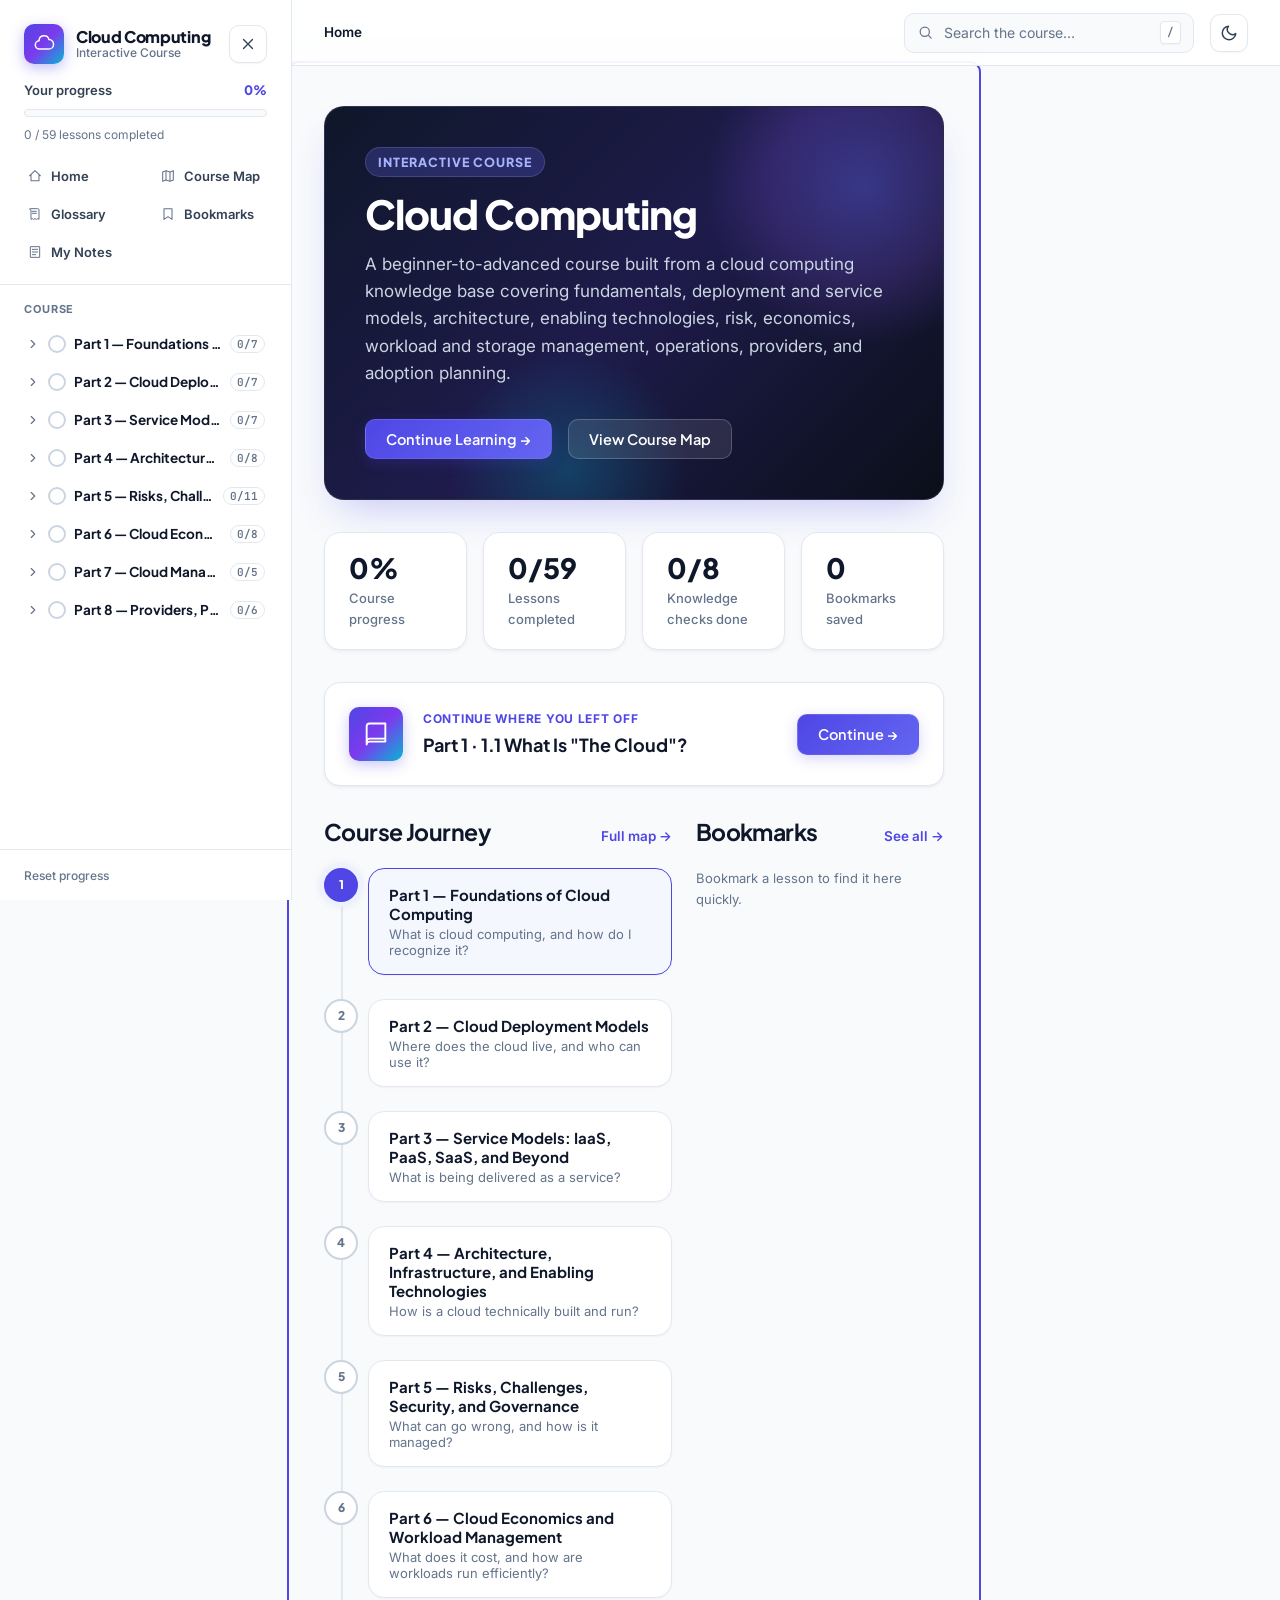
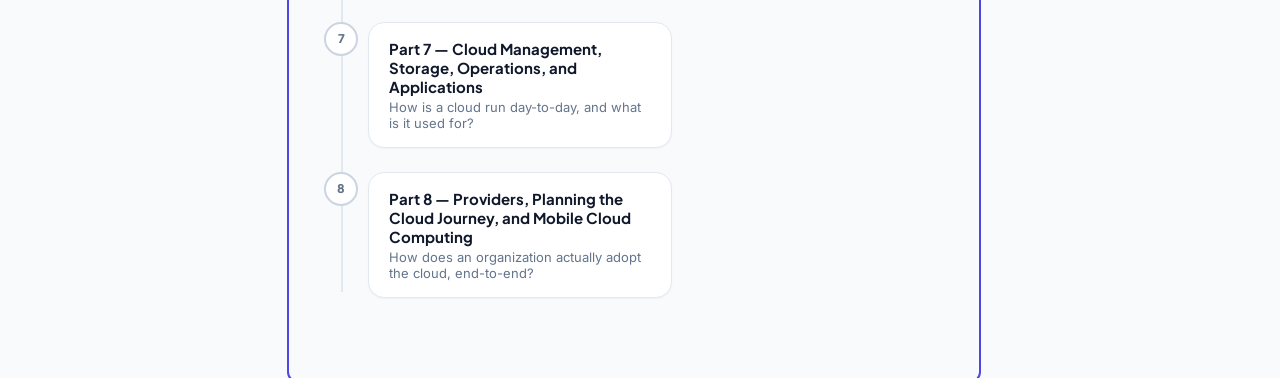
==== commit 3977fa8c: "Ajout de la fonctionnalité X" ====
--- a/index.html
+++ b/index.html
@@ -8,10 +8,18 @@
 <link rel="icon" href="assets/favicon.svg" type="image/svg+xml">
 <link rel="preconnect" href="https://fonts.googleapis.com">
 <link rel="preconnect" href="https://fonts.gstatic.com" crossorigin>
-<link href="https://fonts.googleapis.com/css2?family=Inter:ital,wght@0,400;0,500;0,600;0,700;0,800;1,400&family=JetBrains+Mono:wght@400;500&display=swap" rel="stylesheet">
+<link href="https://fonts.googleapis.com/css2?family=Plus+Jakarta+Sans:wght@400;500;600;700;800&family=Inter:ital,wght@0,400;0,500;0,600;0,700;1,400&family=JetBrains+Mono:wght@400;500;600&display=swap" rel="stylesheet">
 <link rel="stylesheet" href="css/style.css">
 <link rel="stylesheet" href="css/components.css">
 <link rel="stylesheet" href="css/responsive.css">
+<script>
+  (function() {
+    const saved = localStorage.getItem('cc_theme');
+    const prefersDark = window.matchMedia && window.matchMedia('(prefers-color-scheme: dark)').matches;
+    const theme = saved || (prefersDark ? 'dark' : 'light');
+    document.documentElement.setAttribute('data-theme', theme);
+  })();
+</script>
 </head>
 <body>
 
@@ -82,6 +90,13 @@
       </div>
       <div class="search-results" id="search-results" hidden></div>
     </div>
+
+    <div class="topbar-actions">
+      <button class="icon-btn theme-toggle" id="theme-toggle" aria-label="Toggle theme" title="Toggle theme (Light / Dark)">
+        <svg class="sun-icon" viewBox="0 0 24 24" fill="none"><circle cx="12" cy="12" r="4" stroke="currentColor" stroke-width="2"/><path d="M12 2v2M12 20v2M4.93 4.93l1.41 1.41M17.66 17.66l1.41 1.41M2 12h2M20 12h2M6.34 17.66l-1.41 1.41M19.07 4.93l-1.41 1.41" stroke="currentColor" stroke-width="2" stroke-linecap="round"/></svg>
+        <svg class="moon-icon" viewBox="0 0 24 24" fill="none"><path d="M21 12.79A9 9 0 1 1 11.21 3 7 7 0 0 0 21 12.79z" stroke="currentColor" stroke-width="2" stroke-linecap="round" stroke-linejoin="round"/></svg>
+      </button>
+    </div>
   </header>
 
   <!-- ============ MAIN CONTENT ============ -->
--- a/css/style.css
+++ b/css/style.css
@@ -1,46 +1,78 @@
 /* ==========================================================================
-   Cloud Computing Course — Base styles, design tokens, layout
+   Cloud Computing Course — Base styles, modern design tokens, layout & themes
    ========================================================================== */
 
-:root {
-  /* Primary */
-  --primary: #2563EB;
-  --primary-dark: #1D4ED8;
-  --primary-light: #DBEAFE;
-  --primary-50: #EFF6FF;
-
-  /* Background */
+/* ---- Theme Variables & Design Tokens ------------------------------------ */
+:root,
+[data-theme="light"] {
+  /* Brand / Primary Palette: Cyber Indigo & Tech Violet */
+  --primary: #4F46E5;
+  --primary-hover: #4338CA;
+  --primary-dark: #3730A3;
+  --primary-light: #EEF2FF;
+  --primary-50: #F5F7FF;
+  --primary-glow: rgba(79, 70, 229, 0.22);
+  --gradient-brand: linear-gradient(135deg, #4F46E5 0%, #7C3AED 50%, #06B6D4 100%);
+  --gradient-primary: linear-gradient(135deg, #4F46E5 0%, #6366F1 100%);
+  --gradient-accent: linear-gradient(135deg, #6366F1 0%, #06B6D4 100%);
+  --gradient-hero: linear-gradient(135deg, #0F172A 0%, #1E1B4B 50%, #0B0F19 100%);
+
+  /* Background & Surfaces */
   --background: #F8FAFC;
+  --background-subtle: #F1F5F9;
   --surface: #FFFFFF;
-  --surface-secondary: #F1F5F9;
-
-  /* Text */
+  --surface-secondary: #F8FAFC;
+  --surface-tertiary: #EEF2F6;
+  --surface-glass: rgba(255, 255, 255, 0.88);
+  --surface-elevated: #FFFFFF;
+
+  /* Typography */
   --text-primary: #0F172A;
-  --text-secondary: #475569;
+  --text-secondary: #334155;
   --text-muted: #64748B;
+  --text-dim: #94A3B8;
   --text-on-primary: #FFFFFF;
 
-  /* Borders */
+  /* Borders & Dividers */
   --border: #E2E8F0;
+  --border-subtle: #EDF2F7;
   --border-strong: #CBD5E1;
-
-  /* Accents */
-  --success: #16A34A;
-  --success-light: #DCFCE7;
+  --border-focus: #6366F1;
+
+  /* Accents & Status */
+  --success: #10B981;
+  --success-light: #ECFDF5;
+  --success-dark: #059669;
   --warning: #F59E0B;
-  --warning-light: #FEF3C7;
-  --danger: #DC2626;
-  --danger-light: #FEE2E2;
-  --info: #0891B2;
-  --info-light: #CFFAFE;
-  --purple: #7C3AED;
-  --purple-light: #EDE9FE;
-
-  /* Spacing scale */
+  --warning-light: #FFFBEB;
+  --warning-dark: #D97706;
+  --danger: #F43F5E;
+  --danger-light: #FFF1F2;
+  --danger-dark: #E11D48;
+  --info: #0284C7;
+  --info-light: #F0F9FF;
+  --purple: #8B5CF6;
+  --purple-light: #F5F3FF;
+  --cyan: #06B6D4;
+  --cyan-light: #ECFEFF;
+
+  /* Shadows */
+  --shadow-xs: 0 1px 2px rgba(15, 23, 42, 0.04);
+  --shadow-sm: 0 2px 4px rgba(15, 23, 42, 0.04), 0 1px 2px rgba(15, 23, 42, 0.03);
+  --shadow-md: 0 6px 20px -2px rgba(15, 23, 42, 0.08), 0 2px 6px -1px rgba(15, 23, 42, 0.04);
+  --shadow-lg: 0 16px 36px -4px rgba(15, 23, 42, 0.12), 0 4px 12px -2px rgba(15, 23, 42, 0.05);
+  --shadow-glow: 0 0 24px rgba(99, 102, 241, 0.25);
+
+  /* Scrollbar */
+  --scrollbar-thumb: #CBD5E1;
+  --scrollbar-track: #F1F5F9;
+
+  /* Spacing Scale */
   --sp-1: 4px;
   --sp-2: 8px;
   --sp-3: 12px;
   --sp-4: 16px;
+  --sp-5: 20px;
   --sp-6: 24px;
   --sp-8: 32px;
   --sp-10: 40px;
@@ -48,83 +80,186 @@
   --sp-16: 64px;
   --sp-20: 80px;
 
-  /* Radius */
+  /* Radius Scale */
   --radius-sm: 6px;
   --radius-md: 10px;
-  --radius-lg: 14px;
-
-  /* Shadow (subtle only) */
-  --shadow-sm: 0 1px 2px rgba(15, 23, 42, 0.05);
-  --shadow-md: 0 4px 16px rgba(15, 23, 42, 0.08);
-  --shadow-lg: 0 12px 32px rgba(15, 23, 42, 0.12);
-
-  /* Motion */
+  --radius-lg: 16px;
+  --radius-xl: 20px;
+  --radius-full: 9999px;
+
+  /* Animation & Transitions */
   --dur-fast: 150ms;
-  --dur-base: 200ms;
-  --dur-slow: 250ms;
-  --ease: cubic-bezier(0.4, 0, 0.2, 1);
+  --dur-base: 220ms;
+  --dur-slow: 350ms;
+  --ease: cubic-bezier(0.16, 1, 0.3, 1);
+  --ease-bounce: cubic-bezier(0.34, 1.56, 0.64, 1);
 
   /* Layout */
-  --sidebar-w: 288px;
-  --context-w: 300px;
-  --topbar-h: 64px;
-  --content-max: 850px;
-
-  /* Type */
+  --sidebar-w: 292px;
+  --context-w: 304px;
+  --topbar-h: 66px;
+  --content-max: 860px;
+
+  /* Fonts */
+  --font-display: "Plus Jakarta Sans", -apple-system, BlinkMacSystemFont, "Segoe UI", sans-serif;
   --font-sans: "Inter", system-ui, -apple-system, BlinkMacSystemFont, "Segoe UI", sans-serif;
   --font-mono: "JetBrains Mono", ui-monospace, "SFMono-Regular", Menlo, Consolas, monospace;
 }
 
+/* ---- Dark Theme Tokens -------------------------------------------------- */
+[data-theme="dark"] {
+  /* Brand in dark mode */
+  --primary: #6366F1;
+  --primary-hover: #818CF8;
+  --primary-dark: #4F46E5;
+  --primary-light: rgba(99, 102, 241, 0.18);
+  --primary-50: rgba(99, 102, 241, 0.1);
+  --primary-glow: rgba(99, 102, 241, 0.4);
+  --gradient-brand: linear-gradient(135deg, #6366F1 0%, #A855F7 50%, #22D3EE 100%);
+  --gradient-primary: linear-gradient(135deg, #6366F1 0%, #818CF8 100%);
+  --gradient-accent: linear-gradient(135deg, #818CF8 0%, #22D3EE 100%);
+  --gradient-hero: linear-gradient(135deg, #090D16 0%, #15162E 50%, #090D16 100%);
+
+  /* Background & Surfaces */
+  --background: #090D16;
+  --background-subtle: #0F1422;
+  --surface: #111827;
+  --surface-secondary: #162032;
+  --surface-tertiary: #1E293B;
+  --surface-glass: rgba(17, 24, 39, 0.88);
+  --surface-elevated: #1A2234;
+
+  /* Typography */
+  --text-primary: #F8FAFC;
+  --text-secondary: #CBD5E1;
+  --text-muted: #94A3B8;
+  --text-dim: #64748B;
+  --text-on-primary: #FFFFFF;
+
+  /* Borders & Dividers */
+  --border: rgba(255, 255, 255, 0.08);
+  --border-subtle: rgba(255, 255, 255, 0.05);
+  --border-strong: rgba(255, 255, 255, 0.16);
+  --border-focus: #818CF8;
+
+  /* Accents & Status */
+  --success: #34D399;
+  --success-light: rgba(52, 211, 153, 0.14);
+  --success-dark: #10B981;
+  --warning: #FBBF24;
+  --warning-light: rgba(251, 191, 36, 0.14);
+  --warning-dark: #F59E0B;
+  --danger: #FB7185;
+  --danger-light: rgba(251, 113, 133, 0.14);
+  --danger-dark: #F43F5E;
+  --info: #38BDF8;
+  --info-light: rgba(56, 189, 248, 0.14);
+  --purple: #A78BFA;
+  --purple-light: rgba(167, 139, 250, 0.15);
+  --cyan: #22D3EE;
+  --cyan-light: rgba(34, 211, 238, 0.15);
+
+  /* Shadows */
+  --shadow-xs: 0 1px 2px rgba(0, 0, 0, 0.4);
+  --shadow-sm: 0 2px 5px rgba(0, 0, 0, 0.5), 0 0 0 1px rgba(255, 255, 255, 0.04);
+  --shadow-md: 0 8px 24px -2px rgba(0, 0, 0, 0.6), 0 0 0 1px rgba(255, 255, 255, 0.06);
+  --shadow-lg: 0 20px 44px -4px rgba(0, 0, 0, 0.8), 0 0 0 1px rgba(255, 255, 255, 0.08);
+  --shadow-glow: 0 0 32px rgba(99, 102, 241, 0.35);
+
+  /* Scrollbar */
+  --scrollbar-thumb: #334155;
+  --scrollbar-track: #0F172A;
+}
+
+/* ---- Reset & Base Elements ---------------------------------------------- */
 @media (prefers-reduced-motion: reduce) {
-  * { animation-duration: 0.001ms !important; animation-iteration-count: 1 !important; transition-duration: 0.001ms !important; scroll-behavior: auto !important; }
-}
-
-*, *::before, *::after { box-sizing: border-box; }
-
-html { -webkit-text-size-adjust: 100%; }
+  * {
+    animation-duration: 0.001ms !important;
+    animation-iteration-count: 1 !important;
+    transition-duration: 0.001ms !important;
+    scroll-behavior: auto !important;
+  }
+}
+
+*, *::before, *::after {
+  box-sizing: border-box;
+}
+
+html {
+  -webkit-text-size-adjust: 100%;
+  scroll-behavior: smooth;
+}
 
 body {
   margin: 0;
   font-family: var(--font-sans);
   font-size: 16px;
-  line-height: 1.55;
+  line-height: 1.6;
   color: var(--text-primary);
   background: var(--background);
   -webkit-font-smoothing: antialiased;
-}
-
-h1, h2, h3, h4, h5 { font-family: var(--font-sans); font-weight: 700; line-height: 1.25; margin: 0 0 var(--sp-4); color: var(--text-primary); letter-spacing: -0.01em; }
-h1 { font-size: 38px; }
-h2 { font-size: 29px; }
-h3 { font-size: 22px; }
+  -moz-osx-font-smoothing: grayscale;
+  transition: background-color var(--dur-slow) var(--ease), color var(--dur-slow) var(--ease);
+}
+
+/* Modern Scrollbars */
+::-webkit-scrollbar {
+  width: 8px;
+  height: 8px;
+}
+::-webkit-scrollbar-track {
+  background: var(--scrollbar-track);
+}
+::-webkit-scrollbar-thumb {
+  background: var(--scrollbar-thumb);
+  border-radius: var(--radius-full);
+}
+::-webkit-scrollbar-thumb:hover {
+  background: var(--text-muted);
+}
+
+/* Headings */
+h1, h2, h3, h4, h5 {
+  font-family: var(--font-display);
+  font-weight: 700;
+  line-height: 1.25;
+  margin: 0 0 var(--sp-4);
+  color: var(--text-primary);
+  letter-spacing: -0.025em;
+}
+h1 { font-size: 36px; font-weight: 800; }
+h2 { font-size: 28px; }
+h3 { font-size: 21px; }
 h4 { font-size: 18px; }
+h5 { font-size: 15px; }
+
 p { margin: 0 0 var(--sp-4); }
-small { font-size: 14px; }
-ul, ol { margin: 0 0 var(--sp-4); padding-left: 1.35em; }
+small { font-size: 13.5px; }
+ul, ol { margin: 0 0 var(--sp-4); padding-left: 1.4em; }
 li { margin-bottom: var(--sp-2); }
 li:last-child { margin-bottom: 0; }
-a { color: var(--primary); text-decoration: none; }
-a:hover { text-decoration: underline; }
+a { color: var(--primary); text-decoration: none; transition: color var(--dur-fast) var(--ease); }
+a:hover { color: var(--primary-hover); text-decoration: underline; }
 button { font-family: inherit; }
 img, svg { display: block; max-width: 100%; }
-strong, b { font-weight: 650; }
+strong, b { font-weight: 700; }
 hr { border: none; border-top: 1px solid var(--border); margin: var(--sp-8) 0; }
 
 :focus-visible {
   outline: 2px solid var(--primary);
-  outline-offset: 2px;
-  border-radius: 4px;
+  outline-offset: 3px;
+  border-radius: var(--radius-sm);
 }
 
 .skip-link {
   position: absolute; left: -9999px; top: 0; z-index: 1000;
   background: var(--primary); color: #fff; padding: var(--sp-2) var(--sp-4);
-  border-radius: 0 0 var(--radius-sm) 0;
+  border-radius: 0 0 var(--radius-sm) 0; font-weight: 600;
 }
 .skip-link:focus { left: 0; }
 
 /* ==========================================================================
-   App layout — three zone grid
+   App Layout — 3 Zone Grid
    ========================================================================== */
 
 .app {
@@ -137,17 +272,21 @@
   min-height: 100vh;
 }
 
+/* ---- Topbar ------------------------------------------------------------- */
 .topbar {
   grid-area: topbar;
   display: flex;
   align-items: center;
   gap: var(--sp-4);
   padding: 0 var(--sp-8);
-  background: var(--surface);
+  background: var(--surface-glass);
+  backdrop-filter: blur(16px);
+  -webkit-backdrop-filter: blur(16px);
   border-bottom: 1px solid var(--border);
   position: sticky;
   top: 0;
   z-index: 30;
+  transition: background-color var(--dur-slow) var(--ease), border-color var(--dur-slow) var(--ease);
 }
 
 .main-content {
@@ -165,15 +304,16 @@
   max-height: calc(100vh - var(--topbar-h));
   position: sticky;
   top: var(--topbar-h);
+  transition: background-color var(--dur-slow) var(--ease), border-color var(--dur-slow) var(--ease);
 }
 .context-panel:empty { display: none; }
 
-/* Reading column */
+/* Columns */
 .prose-col { max-width: var(--content-max); margin: 0 auto; }
-.wide-col { max-width: 1080px; margin: 0 auto; }
+.wide-col { max-width: 1120px; margin: 0 auto; }
 
 /* ==========================================================================
-   Sidebar
+   Sidebar Navigation
    ========================================================================== */
 
 .sidebar {
@@ -186,6 +326,7 @@
   top: 0;
   height: 100vh;
   overflow: hidden;
+  transition: background-color var(--dur-slow) var(--ease), border-color var(--dur-slow) var(--ease);
 }
 
 .sidebar-header {
@@ -195,114 +336,309 @@
   padding: var(--sp-6) var(--sp-6) var(--sp-4);
 }
 
-.brand { display: flex; align-items: center; gap: var(--sp-3); color: var(--text-primary); }
-.brand:hover { text-decoration: none; }
+.brand {
+  display: flex;
+  align-items: center;
+  gap: var(--sp-3);
+  color: var(--text-primary);
+  transition: transform var(--dur-fast) var(--ease);
+}
+.brand:hover { text-decoration: none; transform: translateY(-1px); }
+
 .brand-mark {
-  width: 36px; height: 36px; border-radius: var(--radius-md);
-  background: var(--primary); color: #fff;
-  display: flex; align-items: center; justify-content: center;
-  flex-shrink: 0;
-}
-.brand-mark svg { width: 20px; height: 20px; }
+  width: 40px;
+  height: 40px;
+  border-radius: var(--radius-md);
+  background: var(--gradient-brand);
+  color: #ffffff;
+  display: flex;
+  align-items: center;
+  justify-content: center;
+  flex-shrink: 0;
+  box-shadow: 0 4px 14px rgba(79, 70, 229, 0.35);
+}
+.brand-mark svg { width: 22px; height: 22px; }
+
 .brand-text { display: flex; flex-direction: column; line-height: 1.2; }
-.brand-title { font-weight: 700; font-size: 15.5px; letter-spacing: -0.01em; }
-.brand-subtitle { font-size: 12px; color: var(--text-muted); }
+.brand-title {
+  font-family: var(--font-display);
+  font-weight: 800;
+  font-size: 16px;
+  letter-spacing: -0.02em;
+  color: var(--text-primary);
+}
+.brand-subtitle {
+  font-size: 12px;
+  font-weight: 500;
+  color: var(--text-muted);
+}
 
 .sidebar-close { display: none; }
 
-.sidebar-progress { padding: 0 var(--sp-6) var(--sp-4); }
+/* Progress Card in Sidebar */
+.sidebar-progress {
+  padding: 0 var(--sp-6) var(--sp-4);
+}
 .sidebar-progress-row {
-  display: flex; justify-content: space-between; align-items: baseline;
-  font-size: 13px; font-weight: 600; color: var(--text-secondary); margin-bottom: var(--sp-2);
-}
-#sidebar-progress-pct { color: var(--primary); font-weight: 700; }
-.sidebar-progress-sub { font-size: 12px; color: var(--text-muted); margin-top: var(--sp-2); }
+  display: flex;
+  justify-content: space-between;
+  align-items: baseline;
+  font-size: 13px;
+  font-weight: 600;
+  color: var(--text-secondary);
+  margin-bottom: var(--sp-2);
+}
+#sidebar-progress-pct {
+  color: var(--primary);
+  font-weight: 800;
+  font-family: var(--font-display);
+}
+.sidebar-progress-sub {
+  font-size: 12px;
+  color: var(--text-muted);
+  margin-top: var(--sp-2);
+}
 
 .progress-track {
-  height: 8px; border-radius: 999px; background: var(--surface-secondary);
-  overflow: hidden; border: 1px solid var(--border);
+  height: 8px;
+  border-radius: var(--radius-full);
+  background: var(--surface-secondary);
+  overflow: hidden;
+  border: 1px solid var(--border);
+  position: relative;
 }
 .progress-fill {
-  height: 100%; background: linear-gradient(90deg, var(--primary), var(--primary-dark));
-  border-radius: 999px; transition: width var(--dur-slow) var(--ease);
+  height: 100%;
+  background: linear-gradient(90deg, #6366F1, #8B5CF6, #06B6D4);
+  border-radius: var(--radius-full);
+  transition: width var(--dur-slow) var(--ease);
+  box-shadow: 0 0 10px rgba(99, 102, 241, 0.5);
 }
 .progress-track.thin { height: 6px; }
 
+/* Quicklinks */
 .sidebar-quicklinks {
-  display: grid; grid-template-columns: 1fr 1fr;
-  gap: var(--sp-1); padding: 0 var(--sp-4) var(--sp-4);
+  display: grid;
+  grid-template-columns: 1fr 1fr;
+  gap: 6px;
+  padding: 0 var(--sp-4) var(--sp-4);
   border-bottom: 1px solid var(--border);
   margin-bottom: var(--sp-4);
 }
 .quicklink {
-  display: flex; align-items: center; gap: var(--sp-2);
-  border: none; background: transparent; color: var(--text-secondary);
-  font-size: 13px; font-weight: 500; padding: var(--sp-2) var(--sp-2);
-  border-radius: var(--radius-sm); cursor: pointer; text-align: left;
-  transition: background var(--dur-fast) var(--ease), color var(--dur-fast) var(--ease);
-}
-.quicklink svg { width: 16px; height: 16px; flex-shrink: 0; color: var(--text-muted); }
-.quicklink:hover { background: var(--surface-secondary); color: var(--primary); }
+  display: flex;
+  align-items: center;
+  gap: var(--sp-2);
+  border: 1px solid transparent;
+  background: transparent;
+  color: var(--text-secondary);
+  font-size: 13px;
+  font-weight: 600;
+  padding: 7px 10px;
+  border-radius: var(--radius-md);
+  cursor: pointer;
+  text-align: left;
+  transition: all var(--dur-fast) var(--ease);
+}
+.quicklink svg {
+  width: 16px;
+  height: 16px;
+  flex-shrink: 0;
+  color: var(--text-muted);
+  transition: color var(--dur-fast) var(--ease);
+}
+.quicklink:hover {
+  background: var(--surface-secondary);
+  border-color: var(--border);
+  color: var(--primary);
+  transform: translateY(-1px);
+}
 .quicklink:hover svg { color: var(--primary); }
 
 .sidebar-section-label {
-  font-size: 11px; font-weight: 700; letter-spacing: 0.06em; text-transform: uppercase;
-  color: var(--text-muted); padding: 0 var(--sp-6); margin-bottom: var(--sp-2);
+  font-size: 11px;
+  font-weight: 700;
+  letter-spacing: 0.08em;
+  text-transform: uppercase;
+  color: var(--text-muted);
+  padding: 0 var(--sp-6);
+  margin-bottom: var(--sp-2);
 }
 
 .sidebar-tree {
-  flex: 1; overflow-y: auto; padding: 0 var(--sp-4) var(--sp-4);
-}
-
-.sidebar-footer { padding: var(--sp-3) var(--sp-6); border-top: 1px solid var(--border); }
+  flex: 1;
+  overflow-y: auto;
+  padding: 0 var(--sp-4) var(--sp-4);
+}
+
+.sidebar-footer {
+  padding: var(--sp-3) var(--sp-6);
+  border-top: 1px solid var(--border);
+}
 .reset-btn {
-  background: none; border: none; color: var(--text-muted); font-size: 12px;
-  cursor: pointer; padding: var(--sp-1) 0;
-}
-.reset-btn:hover { color: var(--danger); text-decoration: underline; }
+  background: none;
+  border: none;
+  color: var(--text-muted);
+  font-size: 12px;
+  font-weight: 500;
+  cursor: pointer;
+  padding: var(--sp-1) 0;
+  transition: color var(--dur-fast) var(--ease);
+}
+.reset-btn:hover {
+  color: var(--danger);
+  text-decoration: underline;
+}
 
 .sidebar-overlay { display: none; }
 
 /* ==========================================================================
-   Topbar contents
+   Topbar Contents
    ========================================================================== */
 
 .icon-btn {
-  width: 36px; height: 36px; display: inline-flex; align-items: center; justify-content: center;
-  background: transparent; border: 1px solid transparent; border-radius: var(--radius-sm);
-  color: var(--text-secondary); cursor: pointer; flex-shrink: 0;
-  transition: background var(--dur-fast) var(--ease);
-}
-.icon-btn svg { width: 20px; height: 20px; }
-.icon-btn:hover { background: var(--surface-secondary); }
+  width: 38px;
+  height: 38px;
+  display: inline-flex;
+  align-items: center;
+  justify-content: center;
+  background: var(--surface);
+  border: 1px solid var(--border);
+  border-radius: var(--radius-md);
+  color: var(--text-secondary);
+  cursor: pointer;
+  flex-shrink: 0;
+  transition: all var(--dur-fast) var(--ease);
+  box-shadow: var(--shadow-xs);
+}
+.icon-btn svg { width: 18px; height: 18px; }
+.icon-btn:hover {
+  background: var(--surface-secondary);
+  border-color: var(--border-strong);
+  color: var(--text-primary);
+  transform: translateY(-1px);
+}
+.icon-btn:active {
+  transform: translateY(1px);
+}
 
 .menu-btn { display: none; }
 
+/* Breadcrumb */
 .breadcrumb {
-  display: flex; align-items: center; gap: var(--sp-1); flex-wrap: nowrap;
-  overflow: hidden; font-size: 13.5px; color: var(--text-muted); min-width: 0;
-}
-.breadcrumb a { color: var(--text-muted); white-space: nowrap; }
-.breadcrumb a:hover { color: var(--primary); }
-.breadcrumb .crumb-sep { opacity: 0.6; flex-shrink: 0; }
-.breadcrumb .crumb-current { color: var(--text-primary); font-weight: 600; white-space: nowrap; overflow: hidden; text-overflow: ellipsis; }
-
-.search-wrap { margin-left: auto; position: relative; width: 280px; flex-shrink: 0; }
+  display: flex;
+  align-items: center;
+  gap: 6px;
+  flex-wrap: nowrap;
+  overflow: hidden;
+  font-size: 13.5px;
+  color: var(--text-muted);
+  min-width: 0;
+}
+.breadcrumb a {
+  color: var(--text-muted);
+  white-space: nowrap;
+  font-weight: 500;
+  transition: color var(--dur-fast) var(--ease);
+}
+.breadcrumb a:hover {
+  color: var(--primary);
+  text-decoration: none;
+}
+.breadcrumb .crumb-sep {
+  opacity: 0.45;
+  flex-shrink: 0;
+}
+.breadcrumb .crumb-current {
+  color: var(--text-primary);
+  font-weight: 600;
+  white-space: nowrap;
+  overflow: hidden;
+  text-overflow: ellipsis;
+}
+
+/* Search Box */
+.search-wrap {
+  margin-left: auto;
+  position: relative;
+  width: 290px;
+  flex-shrink: 0;
+}
 .search-box {
-  display: flex; align-items: center; gap: var(--sp-2);
-  background: var(--surface-secondary); border: 1px solid var(--border);
-  border-radius: var(--radius-md); padding: 0 var(--sp-3); height: 38px;
-  transition: border-color var(--dur-fast) var(--ease), background var(--dur-fast) var(--ease);
-}
-.search-box:focus-within { border-color: var(--primary); background: var(--surface); }
-.search-icon { width: 16px; height: 16px; color: var(--text-muted); flex-shrink: 0; }
+  display: flex;
+  align-items: center;
+  gap: var(--sp-2);
+  background: var(--surface-secondary);
+  border: 1px solid var(--border);
+  border-radius: var(--radius-md);
+  padding: 0 var(--sp-3);
+  height: 40px;
+  transition: all var(--dur-fast) var(--ease);
+}
+.search-box:focus-within {
+  border-color: var(--primary);
+  background: var(--surface);
+  box-shadow: 0 0 0 3px var(--primary-glow);
+}
+.search-icon {
+  width: 17px;
+  height: 17px;
+  color: var(--text-muted);
+  flex-shrink: 0;
+}
 #search-input {
-  border: none; background: transparent; outline: none; font-size: 14px;
-  color: var(--text-primary); flex: 1; min-width: 0; font-family: inherit;
+  border: none;
+  background: transparent;
+  outline: none;
+  font-size: 14px;
+  color: var(--text-primary);
+  flex: 1;
+  min-width: 0;
+  font-family: inherit;
 }
 #search-input::placeholder { color: var(--text-muted); }
 .search-kbd {
-  font-family: var(--font-mono); font-size: 11px; color: var(--text-muted);
-  background: var(--surface); border: 1px solid var(--border); border-radius: 4px;
-  padding: 1px 6px; flex-shrink: 0;
-}
+  font-family: var(--font-mono);
+  font-size: 11px;
+  font-weight: 600;
+  color: var(--text-muted);
+  background: var(--surface);
+  border: 1px solid var(--border);
+  border-radius: 4px;
+  padding: 2px 6px;
+  flex-shrink: 0;
+  box-shadow: var(--shadow-xs);
+}
+
+/* Topbar Actions & Theme Toggle */
+.topbar-actions {
+  display: flex;
+  align-items: center;
+  gap: var(--sp-2);
+  flex-shrink: 0;
+}
+
+.theme-toggle {
+  position: relative;
+  overflow: hidden;
+}
+.theme-toggle svg {
+  transition: transform var(--dur-base) var(--ease-bounce), opacity var(--dur-base) var(--ease);
+}
+:root:not([data-theme="dark"]) .theme-toggle .sun-icon {
+  display: none;
+}
+:root:not([data-theme="dark"]) .theme-toggle .moon-icon {
+  display: block;
+  color: var(--text-secondary);
+}
+[data-theme="dark"] .theme-toggle .sun-icon {
+  display: block;
+  color: #FBBF24;
+}
+[data-theme="dark"] .theme-toggle .moon-icon {
+  display: none;
+}
+.theme-toggle:hover svg {
+  transform: rotate(18deg) scale(1.1);
+}
--- a/css/components.css
+++ b/css/components.css
@@ -1,531 +1,1897 @@
 /* ==========================================================================
-   Components
+   Cloud Computing Course — Modernized Component Styles
    ========================================================================== */
 
 /* ---- Buttons ------------------------------------------------------------ */
 .btn {
-  display: inline-flex; align-items: center; justify-content: center; gap: var(--sp-2);
-  font-size: 14.5px; font-weight: 600; padding: var(--sp-3) var(--sp-6);
-  border-radius: var(--radius-md); border: 1px solid transparent; cursor: pointer;
-  transition: background var(--dur-fast) var(--ease), border-color var(--dur-fast) var(--ease), color var(--dur-fast) var(--ease), transform var(--dur-fast) var(--ease);
-  line-height: 1.2; white-space: nowrap;
-}
-.btn:active { transform: translateY(1px); }
-.btn svg { width: 16px; height: 16px; }
-.btn-primary { background: var(--primary); color: #fff; }
-.btn-primary:hover { background: var(--primary-dark); text-decoration: none; }
-.btn-secondary { background: var(--surface); color: var(--text-primary); border-color: var(--border-strong); }
-.btn-secondary:hover { background: var(--surface-secondary); text-decoration: none; }
-.btn-ghost { background: transparent; color: var(--text-secondary); }
-.btn-ghost:hover { background: var(--surface-secondary); text-decoration: none; }
-.btn-sm { padding: var(--sp-2) var(--sp-4); font-size: 13px; }
-.btn-success { background: var(--success); color: #fff; }
-.btn-success:hover { background: #128a3e; }
-.btn:disabled { opacity: 0.5; cursor: not-allowed; }
+  display: inline-flex;
+  align-items: center;
+  justify-content: center;
+  gap: var(--sp-2);
+  font-family: var(--font-display);
+  font-size: 14.5px;
+  font-weight: 600;
+  padding: 10px 20px;
+  border-radius: var(--radius-md);
+  border: 1px solid transparent;
+  cursor: pointer;
+  line-height: 1.25;
+  white-space: nowrap;
+  transition: all var(--dur-fast) var(--ease);
+  box-shadow: var(--shadow-xs);
+}
+.btn:hover {
+  transform: translateY(-1px);
+  box-shadow: var(--shadow-sm);
+  text-decoration: none;
+}
+.btn:active {
+  transform: translateY(1px);
+  box-shadow: none;
+}
+.btn svg {
+  width: 17px;
+  height: 17px;
+  transition: transform var(--dur-fast) var(--ease);
+}
+.btn:hover svg {
+  transform: translateX(2px);
+}
+
+.btn-primary {
+  background: var(--gradient-primary);
+  color: #ffffff;
+  border-color: rgba(255, 255, 255, 0.1);
+  box-shadow: 0 4px 14px var(--primary-glow);
+}
+.btn-primary:hover {
+  background: linear-gradient(135deg, var(--primary-hover) 0%, var(--primary) 100%);
+  color: #ffffff;
+  box-shadow: 0 6px 20px var(--primary-glow);
+}
+
+.btn-secondary {
+  background: var(--surface);
+  color: var(--text-primary);
+  border-color: var(--border-strong);
+}
+.btn-secondary:hover {
+  background: var(--surface-secondary);
+  border-color: var(--primary);
+  color: var(--primary);
+}
+
+.btn-ghost {
+  background: transparent;
+  color: var(--text-secondary);
+  box-shadow: none;
+}
+.btn-ghost:hover {
+  background: var(--surface-secondary);
+  color: var(--text-primary);
+}
+
+.btn-sm {
+  padding: 7px 14px;
+  font-size: 13px;
+  border-radius: var(--radius-sm);
+}
+.btn-success {
+  background: linear-gradient(135deg, var(--success) 0%, var(--success-dark) 100%);
+  color: #ffffff;
+  box-shadow: 0 4px 14px rgba(16, 185, 129, 0.25);
+}
+.btn-success:hover {
+  background: var(--success-dark);
+  color: #ffffff;
+}
+.btn:disabled {
+  opacity: 0.5;
+  cursor: not-allowed;
+  transform: none !important;
+  box-shadow: none !important;
+}
 .btn-block { width: 100%; }
 
-/* ---- Badges / pills ------------------------------------------------------ */
+/* ---- Badges & Pills ------------------------------------------------------ */
 .badge {
-  display: inline-flex; align-items: center; gap: 4px; font-size: 12px; font-weight: 600;
-  padding: 3px 9px; border-radius: 999px; line-height: 1.4;
-}
-.badge-primary { background: var(--primary-light); color: var(--primary-dark); }
-.badge-success { background: var(--success-light); color: #15803d; }
-.badge-warning { background: var(--warning-light); color: #92400e; }
-.badge-danger { background: var(--danger-light); color: #b91c1c; }
-.badge-info { background: var(--info-light); color: #0e7490; }
-.badge-neutral { background: var(--surface-secondary); color: var(--text-secondary); border: 1px solid var(--border); }
-
-/* ---- Generic surface card ------------------------------------------------ */
+  display: inline-flex;
+  align-items: center;
+  gap: 5px;
+  font-size: 12px;
+  font-weight: 700;
+  letter-spacing: 0.02em;
+  padding: 4px 11px;
+  border-radius: var(--radius-full);
+  line-height: 1.35;
+  transition: all var(--dur-fast) var(--ease);
+}
+.badge-primary {
+  background: var(--primary-light);
+  color: var(--primary);
+  border: 1px solid rgba(99, 102, 241, 0.2);
+}
+.badge-success {
+  background: var(--success-light);
+  color: var(--success);
+  border: 1px solid rgba(16, 185, 129, 0.2);
+}
+.badge-warning {
+  background: var(--warning-light);
+  color: var(--warning);
+  border: 1px solid rgba(245, 158, 11, 0.2);
+}
+.badge-danger {
+  background: var(--danger-light);
+  color: var(--danger);
+  border: 1px solid rgba(244, 63, 94, 0.2);
+}
+.badge-info {
+  background: var(--cyan-light);
+  color: var(--cyan);
+  border: 1px solid rgba(6, 182, 212, 0.2);
+}
+.badge-neutral {
+  background: var(--surface-secondary);
+  color: var(--text-secondary);
+  border: 1px solid var(--border);
+}
+
+/* ---- Generic Surface Card ----------------------------------------------- */
 .card {
-  background: var(--surface); border: 1px solid var(--border); border-radius: var(--radius-lg);
+  background: var(--surface);
+  border: 1px solid var(--border);
+  border-radius: var(--radius-lg);
   padding: var(--sp-6);
-}
-
-/* ---- Sidebar tree --------------------------------------------------------- */
-.tree-part { margin-bottom: 2px; border-radius: var(--radius-md); }
+  box-shadow: var(--shadow-sm);
+  transition: all var(--dur-base) var(--ease);
+}
+.card:hover {
+  border-color: var(--border-strong);
+  box-shadow: var(--shadow-md);
+}
+
+/* ---- Sidebar Tree -------------------------------------------------------- */
+.tree-part {
+  margin-bottom: 4px;
+  border-radius: var(--radius-md);
+  transition: background-color var(--dur-fast) var(--ease);
+}
+.tree-part.open {
+  background: var(--surface-secondary);
+}
+
 .tree-part-header {
-  display: flex; align-items: center; gap: var(--sp-2); width: 100%; text-align: left;
-  background: none; border: none; cursor: pointer; padding: var(--sp-2) var(--sp-2);
-  border-radius: var(--radius-sm); color: var(--text-primary); font-size: 13.5px; font-weight: 600;
-}
-.tree-part-header:hover { background: var(--surface-secondary); }
-.tree-part-header .chev { width: 14px; height: 14px; color: var(--text-muted); flex-shrink: 0; transition: transform var(--dur-fast) var(--ease); }
-.tree-part.open .chev { transform: rotate(90deg); }
-.tree-part-status { width: 18px; height: 18px; flex-shrink: 0; border-radius: 999px; display: flex; align-items: center; justify-content: center; }
-.tree-part-status.done { background: var(--success); color: #fff; }
-.tree-part-status.progress { background: var(--primary-light); color: var(--primary-dark); }
-.tree-part-status.todo { border: 2px solid var(--border-strong); }
+  display: flex;
+  align-items: center;
+  gap: var(--sp-2);
+  width: 100%;
+  text-align: left;
+  background: none;
+  border: none;
+  cursor: pointer;
+  padding: 8px 10px;
+  border-radius: var(--radius-md);
+  color: var(--text-primary);
+  font-family: var(--font-display);
+  font-size: 13.5px;
+  font-weight: 700;
+  transition: all var(--dur-fast) var(--ease);
+}
+.tree-part-header:hover {
+  background: var(--surface-tertiary);
+  color: var(--primary);
+}
+.tree-part-header .chev {
+  width: 14px;
+  height: 14px;
+  color: var(--text-muted);
+  flex-shrink: 0;
+  transition: transform var(--dur-base) var(--ease);
+}
+.tree-part.open .chev {
+  transform: rotate(90deg);
+  color: var(--primary);
+}
+
+.tree-part-status {
+  width: 18px;
+  height: 18px;
+  flex-shrink: 0;
+  border-radius: var(--radius-full);
+  display: flex;
+  align-items: center;
+  justify-content: center;
+  transition: all var(--dur-fast) var(--ease);
+}
+.tree-part-status.done {
+  background: var(--success);
+  color: #ffffff;
+  box-shadow: 0 0 8px rgba(16, 185, 129, 0.4);
+}
+.tree-part-status.progress {
+  background: var(--primary-light);
+  color: var(--primary);
+  border: 1.5px solid var(--primary);
+}
+.tree-part-status.todo {
+  border: 2px solid var(--border-strong);
+}
 .tree-part-status svg { width: 10px; height: 10px; }
-.tree-part-title { flex: 1; min-width: 0; overflow: hidden; text-overflow: ellipsis; white-space: nowrap; }
-.tree-part-frac { font-size: 11px; color: var(--text-muted); font-weight: 500; flex-shrink: 0; }
-
-.tree-lessons { list-style: none; margin: 2px 0 6px; padding-left: 28px; display: none; }
+
+.tree-part-title {
+  flex: 1;
+  min-width: 0;
+  overflow: hidden;
+  text-overflow: ellipsis;
+  white-space: nowrap;
+}
+.tree-part-frac {
+  font-family: var(--font-mono);
+  font-size: 11px;
+  color: var(--text-muted);
+  font-weight: 600;
+  flex-shrink: 0;
+  background: var(--surface);
+  border: 1px solid var(--border);
+  padding: 1px 6px;
+  border-radius: var(--radius-full);
+}
+
+.tree-lessons {
+  list-style: none;
+  margin: 2px 0 6px;
+  padding: 0 0 6px 20px;
+  display: none;
+}
 .tree-part.open .tree-lessons { display: block; }
-.tree-lessons li { margin-bottom: 1px; }
+.tree-lessons li { margin-bottom: 2px; }
+
 .tree-lesson-link {
-  display: flex; align-items: center; gap: var(--sp-2); width: 100%; text-align: left;
-  background: none; border: none; cursor: pointer; padding: 6px var(--sp-2);
-  border-radius: var(--radius-sm); font-size: 13px; color: var(--text-secondary);
+  display: flex;
+  align-items: center;
+  gap: var(--sp-2);
+  width: 100%;
+  text-align: left;
+  background: none;
+  border: none;
+  cursor: pointer;
+  padding: 7px 10px;
+  border-radius: var(--radius-sm);
+  font-size: 13px;
+  font-weight: 500;
+  color: var(--text-secondary);
   border-left: 2px solid transparent;
-}
-.tree-lesson-link:hover { background: var(--surface-secondary); color: var(--text-primary); }
-.tree-lesson-link.current { background: var(--primary-50); color: var(--primary-dark); font-weight: 600; border-left-color: var(--primary); }
-.tree-lesson-icon { width: 15px; height: 15px; flex-shrink: 0; color: var(--border-strong); }
+  transition: all var(--dur-fast) var(--ease);
+}
+.tree-lesson-link:hover {
+  background: var(--surface-tertiary);
+  color: var(--text-primary);
+  transform: translateX(2px);
+}
+.tree-lesson-link.current {
+  background: var(--primary-light);
+  color: var(--primary);
+  font-weight: 700;
+  border-left-color: var(--primary);
+  box-shadow: inset 0 0 0 1px rgba(99, 102, 241, 0.15);
+}
+.tree-lesson-icon {
+  width: 15px;
+  height: 15px;
+  flex-shrink: 0;
+  color: var(--border-strong);
+  transition: color var(--dur-fast) var(--ease);
+}
 .tree-lesson-link.done .tree-lesson-icon { color: var(--success); }
 .tree-lesson-link.current .tree-lesson-icon { color: var(--primary); }
-.tree-lesson-text { overflow: hidden; text-overflow: ellipsis; white-space: nowrap; }
-.tree-lesson-link.practice .tree-lesson-text { font-style: italic; }
+.tree-lesson-text {
+  overflow: hidden;
+  text-overflow: ellipsis;
+  white-space: nowrap;
+}
+.tree-lesson-link.practice {
+  font-weight: 600;
+  color: var(--purple);
+}
+.tree-lesson-link.practice:hover {
+  color: var(--primary);
+}
 
 /* ==========================================================================
-   Lesson content
+   Lesson Content & Reading Area
    ========================================================================== */
 
-.lesson-kicker { display: flex; align-items: center; gap: var(--sp-2); margin-bottom: var(--sp-3); }
-.part-tag { font-size: 12.5px; font-weight: 700; color: var(--primary); letter-spacing: 0.02em; }
-.lesson-number { font-family: var(--font-mono); font-size: 12.5px; color: var(--text-muted); }
-
-.lesson-title { margin-bottom: var(--sp-2); }
-.lesson-meta-row { display: flex; align-items: center; gap: var(--sp-4); margin-bottom: var(--sp-8); flex-wrap: wrap; }
+.lesson-kicker {
+  display: flex;
+  align-items: center;
+  gap: var(--sp-2);
+  margin-bottom: var(--sp-3);
+}
+.part-tag {
+  font-family: var(--font-display);
+  font-size: 12px;
+  font-weight: 800;
+  color: var(--primary);
+  letter-spacing: 0.08em;
+  background: var(--primary-light);
+  padding: 4px 10px;
+  border-radius: var(--radius-sm);
+  border: 1px solid rgba(99, 102, 241, 0.2);
+}
+.lesson-number {
+  font-family: var(--font-mono);
+  font-size: 12.5px;
+  color: var(--text-muted);
+}
+
+.lesson-title {
+  margin-bottom: var(--sp-3);
+  font-size: 34px;
+}
+.lesson-meta-row {
+  display: flex;
+  align-items: center;
+  gap: var(--sp-3);
+  margin-bottom: var(--sp-8);
+  flex-wrap: wrap;
+}
 .lesson-meta-row .bookmark-toggle { margin-left: auto; }
 
 .bookmark-toggle {
-  display: inline-flex; align-items: center; gap: 6px; background: none; border: 1px solid var(--border-strong);
-  border-radius: var(--radius-md); padding: 6px 12px; font-size: 13px; font-weight: 600; color: var(--text-secondary);
-  cursor: pointer; transition: all var(--dur-fast) var(--ease);
+  display: inline-flex;
+  align-items: center;
+  gap: 7px;
+  background: var(--surface);
+  border: 1px solid var(--border-strong);
+  border-radius: var(--radius-md);
+  padding: 7px 14px;
+  font-size: 13px;
+  font-weight: 600;
+  color: var(--text-secondary);
+  cursor: pointer;
+  transition: all var(--dur-fast) var(--ease);
+  box-shadow: var(--shadow-xs);
 }
 .bookmark-toggle svg { width: 15px; height: 15px; }
-.bookmark-toggle:hover { border-color: var(--warning); color: #92400e; }
-.bookmark-toggle.active { background: var(--warning-light); border-color: var(--warning); color: #92400e; }
+.bookmark-toggle:hover {
+  border-color: var(--warning);
+  color: var(--warning-dark);
+  transform: translateY(-1px);
+}
+.bookmark-toggle.active {
+  background: var(--warning-light);
+  border-color: var(--warning);
+  color: var(--warning-dark);
+}
 .bookmark-toggle.active svg { fill: currentColor; }
 
+/* Objectives Card */
 .objectives-card {
-  background: var(--primary-50); border: 1px solid var(--primary-light);
-  border-radius: var(--radius-lg); padding: var(--sp-6); margin-bottom: var(--sp-8);
-}
-.objectives-card h4 { display: flex; align-items: center; gap: var(--sp-2); color: var(--primary-dark); margin-bottom: var(--sp-3); font-size: 15px; }
-.objectives-card h4 svg { width: 18px; height: 18px; }
-.objectives-card ul { margin-bottom: 0; padding-left: 1.2em; }
-.objectives-card li { color: var(--text-secondary); }
-
-.lesson-body { font-size: 16px; color: var(--text-secondary); line-height: 1.75; }
-.lesson-body h4 { color: var(--text-primary); margin-top: var(--sp-8); font-size: 19px; }
-.lesson-body h5 { color: var(--text-primary); margin-top: var(--sp-6); font-size: 16px; text-transform: none; }
+  background: linear-gradient(135deg, var(--primary-50) 0%, var(--surface) 100%);
+  border: 1px solid rgba(99, 102, 241, 0.25);
+  border-radius: var(--radius-lg);
+  padding: var(--sp-6);
+  margin-bottom: var(--sp-8);
+  box-shadow: var(--shadow-sm);
+  position: relative;
+  overflow: hidden;
+}
+.objectives-card::before {
+  content: "";
+  position: absolute;
+  top: 0; left: 0; right: 0; height: 3px;
+  background: var(--gradient-brand);
+}
+.objectives-card h4 {
+  display: flex;
+  align-items: center;
+  gap: var(--sp-2);
+  color: var(--primary);
+  margin-bottom: var(--sp-3);
+  font-size: 16px;
+  font-weight: 800;
+}
+.objectives-card h4 svg { width: 20px; height: 20px; color: var(--primary); }
+.objectives-card ul { margin-bottom: 0; padding-left: 1.3em; }
+.objectives-card li { color: var(--text-secondary); line-height: 1.6; }
+
+/* Lesson Body Typography */
+.lesson-body {
+  font-size: 16.5px;
+  color: var(--text-secondary);
+  line-height: 1.8;
+}
+.lesson-body h4 {
+  color: var(--text-primary);
+  margin-top: var(--sp-10);
+  font-size: 21px;
+  border-bottom: 1px solid var(--border);
+  padding-bottom: var(--sp-2);
+}
+.lesson-body h5 {
+  color: var(--text-primary);
+  margin-top: var(--sp-6);
+  font-size: 17px;
+  text-transform: none;
+}
 .lesson-body > *:first-child { margin-top: 0; }
-.lesson-body p { max-width: 72ch; }
+.lesson-body p { max-width: 74ch; }
 .lesson-body strong { color: var(--text-primary); }
-
 .lesson-body table { max-width: none; }
 
-/* explanation callouts (Simple / Technical / Example / Why It Matters) */
+/* Explanation Blocks (Simple, Technical, Example, Why It Matters) */
 .explain-block {
-  border: 1px solid var(--border); border-left-width: 4px; border-radius: var(--radius-md);
-  padding: var(--sp-5) var(--sp-6); margin: var(--sp-6) 0; background: var(--surface);
-}
-.explain-block > p:last-child, .explain-block > ul:last-child, .explain-block > table:last-child { margin-bottom: 0; }
+  border: 1px solid var(--border);
+  border-left-width: 5px;
+  border-radius: var(--radius-md);
+  padding: var(--sp-5) var(--sp-6);
+  margin: var(--sp-8) 0;
+  background: var(--surface);
+  box-shadow: var(--shadow-sm);
+  position: relative;
+  transition: transform var(--dur-fast) var(--ease), box-shadow var(--dur-fast) var(--ease);
+}
+.explain-block:hover {
+  box-shadow: var(--shadow-md);
+}
+.explain-block > p:last-child,
+.explain-block > ul:last-child,
+.explain-block > table:last-child {
+  margin-bottom: 0;
+}
 .explain-block-label {
-  display: flex; align-items: center; gap: var(--sp-2); font-weight: 700; font-size: 13px;
-  text-transform: uppercase; letter-spacing: 0.04em; margin-bottom: var(--sp-3);
-}
-.explain-block-label svg { width: 16px; height: 16px; }
-.explain-simple { border-left-color: var(--info); background: var(--info-light); background: linear-gradient(180deg, var(--info-light) 0%, var(--surface) 90px); }
-.explain-simple .explain-block-label { color: #0e7490; }
-.explain-technical { border-left-color: var(--text-secondary); }
-.explain-technical .explain-block-label { color: var(--text-secondary); }
-.explain-example { border-left-color: var(--purple); }
+  display: flex;
+  align-items: center;
+  gap: var(--sp-2);
+  font-family: var(--font-display);
+  font-weight: 800;
+  font-size: 12.5px;
+  text-transform: uppercase;
+  letter-spacing: 0.06em;
+  margin-bottom: var(--sp-3);
+}
+.explain-block-label svg { width: 17px; height: 17px; }
+
+.explain-simple {
+  border-left-color: var(--cyan);
+  background: linear-gradient(180deg, var(--cyan-light) 0%, var(--surface) 90px);
+}
+.explain-simple .explain-block-label { color: var(--cyan); }
+
+.explain-technical {
+  border-left-color: var(--primary);
+  background: linear-gradient(180deg, var(--primary-50) 0%, var(--surface) 90px);
+}
+.explain-technical .explain-block-label { color: var(--primary); }
+
+.explain-example {
+  border-left-color: var(--purple);
+  background: linear-gradient(180deg, var(--purple-light) 0%, var(--surface) 90px);
+}
 .explain-example .explain-block-label { color: var(--purple); }
-.explain-whyitmatters { border-left-color: var(--warning); background: linear-gradient(180deg, var(--warning-light) 0%, var(--surface) 90px); }
-.explain-whyitmatters .explain-block-label { color: #92400e; }
+
+.explain-whyitmatters {
+  border-left-color: var(--warning);
+  background: linear-gradient(180deg, var(--warning-light) 0%, var(--surface) 90px);
+}
+.explain-whyitmatters .explain-block-label { color: var(--warning-dark); }
 
 blockquote.callout {
-  margin: var(--sp-6) 0; padding: var(--sp-4) var(--sp-5); background: var(--surface-secondary);
-  border-left: 4px solid var(--border-strong); border-radius: var(--radius-md); color: var(--text-secondary);
+  margin: var(--sp-6) 0;
+  padding: var(--sp-4) var(--sp-5);
+  background: var(--surface-secondary);
+  border-left: 4px solid var(--primary);
+  border-radius: var(--radius-md);
+  color: var(--text-secondary);
+  font-style: normal;
 }
 blockquote.callout p { margin-bottom: 0; }
 blockquote.callout p + p { margin-top: var(--sp-2); }
 
-/* term highlight */
+/* Term Link Inside Lessons */
 .term-link {
-  border-bottom: 1.5px dotted var(--primary); color: inherit; cursor: pointer; font-weight: 500;
-}
-.term-link:hover { background: var(--primary-light); text-decoration: none; }
-
-/* tables */
-.table-wrap { overflow-x: auto; margin: var(--sp-6) 0; border: 1px solid var(--border); border-radius: var(--radius-md); }
-table { width: 100%; border-collapse: collapse; font-size: 14.5px; }
+  border-bottom: 2px dashed var(--primary);
+  color: inherit;
+  cursor: pointer;
+  font-weight: 600;
+  padding: 0 2px;
+  border-radius: 2px;
+  transition: all var(--dur-fast) var(--ease);
+}
+.term-link:hover {
+  background: var(--primary-light);
+  color: var(--primary);
+  text-decoration: none;
+}
+
+/* Tables */
+.table-wrap {
+  overflow-x: auto;
+  margin: var(--sp-6) 0;
+  border: 1px solid var(--border);
+  border-radius: var(--radius-lg);
+  box-shadow: var(--shadow-sm);
+  background: var(--surface);
+}
+table {
+  width: 100%;
+  border-collapse: collapse;
+  font-size: 14.5px;
+}
 thead th {
-  text-align: left; background: var(--surface-secondary); color: var(--text-primary);
-  font-weight: 700; padding: var(--sp-3) var(--sp-4); border-bottom: 1px solid var(--border); white-space: nowrap;
-}
-tbody td { padding: var(--sp-3) var(--sp-4); border-bottom: 1px solid var(--border); vertical-align: top; color: var(--text-secondary); }
+  text-align: left;
+  background: var(--surface-secondary);
+  color: var(--text-primary);
+  font-family: var(--font-display);
+  font-weight: 700;
+  padding: var(--sp-3) var(--sp-4);
+  border-bottom: 1px solid var(--border);
+  white-space: nowrap;
+}
+tbody td {
+  padding: var(--sp-3) var(--sp-4);
+  border-bottom: 1px solid var(--border);
+  vertical-align: top;
+  color: var(--text-secondary);
+}
 tbody tr:last-child td { border-bottom: none; }
 tbody tr:hover { background: var(--surface-secondary); }
-code { font-family: var(--font-mono); background: var(--surface-secondary); border-radius: 4px; padding: 1px 6px; font-size: 0.9em; color: #1e3a8a; }
-
-/* code blocks w/ copy button */
-.code-block { position: relative; margin: var(--sp-6) 0; }
+
+/* Code & Code Blocks */
+code {
+  font-family: var(--font-mono);
+  background: var(--surface-secondary);
+  border: 1px solid var(--border);
+  border-radius: 4px;
+  padding: 2px 7px;
+  font-size: 0.88em;
+  color: var(--primary);
+}
+
+.code-block {
+  position: relative;
+  margin: var(--sp-6) 0;
+  border-radius: var(--radius-lg);
+  overflow: hidden;
+  box-shadow: var(--shadow-md);
+  border: 1px solid var(--border);
+}
+.code-block::before {
+  content: "";
+  display: block;
+  height: 36px;
+  background: #0D1322;
+  border-bottom: 1px solid rgba(255, 255, 255, 0.08);
+  background-image: radial-gradient(circle at 16px 18px, #FF5F56 5px, transparent 6px),
+                    radial-gradient(circle at 32px 18px, #FFBD2E 5px, transparent 6px),
+                    radial-gradient(circle at 48px 18px, #27C93F 5px, transparent 6px);
+}
 .code-block pre {
-  background: #0F172A; color: #E2E8F0; border-radius: var(--radius-md); padding: var(--sp-4) var(--sp-5);
-  overflow-x: auto; font-family: var(--font-mono); font-size: 13.5px; line-height: 1.6; margin: 0;
+  background: #090D16;
+  color: #E2E8F0;
+  padding: var(--sp-4) var(--sp-5);
+  overflow-x: auto;
+  font-family: var(--font-mono);
+  font-size: 13.5px;
+  line-height: 1.65;
+  margin: 0;
 }
 .code-copy-btn {
-  position: absolute; top: 8px; right: 8px; background: rgba(255,255,255,0.08); color: #E2E8F0;
-  border: 1px solid rgba(255,255,255,0.15); border-radius: 6px; padding: 4px 9px; font-size: 12px; cursor: pointer;
-}
-.code-copy-btn:hover { background: rgba(255,255,255,0.16); }
-
-/* lesson footer nav */
-.lesson-footer { margin-top: var(--sp-12); padding-top: var(--sp-8); border-top: 1px solid var(--border); }
-.lesson-footer-actions { display: flex; align-items: center; justify-content: space-between; gap: var(--sp-4); flex-wrap: wrap; }
-.next-lesson-btn { display: flex; flex-direction: column; align-items: flex-end; gap: 2px; text-align: right; }
-.next-lesson-btn .nl-label { font-size: 12px; opacity: 0.85; }
-.complete-toggle.is-done { background: var(--success); border-color: var(--success); color: #fff; }
+  position: absolute;
+  top: 6px;
+  right: 10px;
+  background: rgba(255, 255, 255, 0.08);
+  color: #E2E8F0;
+  border: 1px solid rgba(255, 255, 255, 0.15);
+  border-radius: var(--radius-sm);
+  padding: 4px 10px;
+  font-size: 12px;
+  font-weight: 600;
+  cursor: pointer;
+  transition: all var(--dur-fast) var(--ease);
+}
+.code-copy-btn:hover {
+  background: rgba(255, 255, 255, 0.18);
+  color: #ffffff;
+}
+
+/* Lesson Footer Navigation */
+.lesson-footer {
+  margin-top: var(--sp-12);
+  padding-top: var(--sp-8);
+  border-top: 1px solid var(--border);
+}
+.lesson-footer-actions {
+  display: flex;
+  align-items: center;
+  justify-content: space-between;
+  gap: var(--sp-4);
+  flex-wrap: wrap;
+}
+.next-lesson-btn {
+  display: flex;
+  flex-direction: column;
+  align-items: flex-end;
+  gap: 2px;
+  text-align: right;
+}
+.next-lesson-btn .nl-label {
+  font-size: 12px;
+  opacity: 0.85;
+}
+.complete-toggle.is-done {
+  background: linear-gradient(135deg, var(--success) 0%, var(--success-dark) 100%);
+  border-color: var(--success);
+  color: #ffffff;
+  box-shadow: 0 4px 14px rgba(16, 185, 129, 0.25);
+}
 
 /* ==========================================================================
-   Context panel (right)
+   Context Panel (Right Column)
    ========================================================================== */
 .ctx-block { margin-bottom: var(--sp-8); }
 .ctx-block:last-child { margin-bottom: 0; }
-.ctx-title { font-size: 12px; font-weight: 700; text-transform: uppercase; letter-spacing: 0.05em; color: var(--text-muted); margin-bottom: var(--sp-3); }
-.ctx-toc { list-style: none; margin: 0; padding: 0; border-left: 2px solid var(--border); }
+.ctx-title {
+  font-family: var(--font-display);
+  font-size: 11.5px;
+  font-weight: 800;
+  text-transform: uppercase;
+  letter-spacing: 0.06em;
+  color: var(--text-muted);
+  margin-bottom: var(--sp-3);
+}
+.ctx-toc {
+  list-style: none;
+  margin: 0;
+  padding: 0;
+  border-left: 2px solid var(--border);
+}
 .ctx-toc li { margin: 0; }
 .ctx-toc a {
-  display: block; padding: 6px var(--sp-3); font-size: 13.5px; color: var(--text-secondary);
-  border-left: 2px solid transparent; margin-left: -2px;
-}
-.ctx-toc a:hover { color: var(--primary); text-decoration: none; background: var(--surface-secondary); }
-.ctx-terms { display: flex; flex-wrap: wrap; gap: 6px; }
+  display: block;
+  padding: 6px var(--sp-3);
+  font-size: 13.5px;
+  color: var(--text-secondary);
+  border-left: 2px solid transparent;
+  margin-left: -2px;
+  transition: all var(--dur-fast) var(--ease);
+}
+.ctx-toc a:hover {
+  color: var(--primary);
+  text-decoration: none;
+  background: var(--surface-secondary);
+  border-left-color: var(--primary);
+}
+.ctx-terms {
+  display: flex;
+  flex-wrap: wrap;
+  gap: 6px;
+}
 .ctx-term-chip {
-  font-size: 12.5px; background: var(--surface-secondary); border: 1px solid var(--border); color: var(--text-secondary);
-  padding: 4px 10px; border-radius: 999px; cursor: pointer;
-}
-.ctx-term-chip:hover { border-color: var(--primary); color: var(--primary-dark); }
+  font-size: 12.5px;
+  font-weight: 500;
+  background: var(--surface-secondary);
+  border: 1px solid var(--border);
+  color: var(--text-secondary);
+  padding: 5px 11px;
+  border-radius: var(--radius-full);
+  cursor: pointer;
+  transition: all var(--dur-fast) var(--ease);
+}
+.ctx-term-chip:hover {
+  border-color: var(--primary);
+  background: var(--primary-light);
+  color: var(--primary);
+  transform: translateY(-1px);
+}
 .ctx-notes textarea {
-  width: 100%; min-height: 110px; resize: vertical; border: 1px solid var(--border); border-radius: var(--radius-md);
-  padding: var(--sp-3); font-family: inherit; font-size: 13.5px; color: var(--text-primary); background: var(--surface-secondary);
-}
-.ctx-notes textarea:focus { background: var(--surface); border-color: var(--primary); outline: none; }
-.ctx-notes-status { font-size: 11.5px; color: var(--text-muted); margin-top: 6px; height: 14px; }
+  width: 100%;
+  min-height: 120px;
+  resize: vertical;
+  border: 1px solid var(--border);
+  border-radius: var(--radius-md);
+  padding: var(--sp-3);
+  font-family: inherit;
+  font-size: 13.5px;
+  color: var(--text-primary);
+  background: var(--surface-secondary);
+  transition: all var(--dur-fast) var(--ease);
+}
+.ctx-notes textarea:focus {
+  background: var(--surface);
+  border-color: var(--primary);
+  box-shadow: 0 0 0 3px var(--primary-glow);
+  outline: none;
+}
+.ctx-notes-status {
+  font-size: 11.5px;
+  color: var(--text-muted);
+  margin-top: 6px;
+  height: 14px;
+}
 .ctx-bookmark-btn { width: 100%; }
 .ctx-empty { font-size: 13px; color: var(--text-muted); }
 
 /* ==========================================================================
-   Home dashboard
+   Home Dashboard
    ========================================================================== */
 .hero-card {
-  background: linear-gradient(135deg, var(--text-primary) 0%, #1e293b 100%);
-  color: #fff; border-radius: var(--radius-lg); padding: var(--sp-10) var(--sp-10);
-  margin-bottom: var(--sp-8); position: relative; overflow: hidden;
+  background: var(--gradient-hero);
+  color: #ffffff;
+  border-radius: var(--radius-xl);
+  padding: var(--sp-10) var(--sp-10);
+  margin-bottom: var(--sp-8);
+  position: relative;
+  overflow: hidden;
+  border: 1px solid rgba(255, 255, 255, 0.1);
+  box-shadow: 0 20px 40px -15px rgba(79, 70, 229, 0.3);
+}
+.hero-card::before {
+  content: "";
+  position: absolute;
+  right: -80px;
+  top: -80px;
+  width: 320px;
+  height: 320px;
+  border-radius: 50%;
+  background: radial-gradient(circle, rgba(99, 102, 241, 0.4) 0%, rgba(139, 92, 246, 0.2) 40%, transparent 70%);
+  pointer-events: none;
 }
 .hero-card::after {
-  content: ""; position: absolute; right: -60px; top: -60px; width: 260px; height: 260px;
-  border-radius: 50%; background: radial-gradient(circle, rgba(37,99,235,0.35), transparent 70%);
-}
-.hero-eyebrow { color: #93C5FD; font-weight: 700; font-size: 13px; margin-bottom: var(--sp-2); }
-.hero-card h1 { color: #fff; max-width: 640px; }
-.hero-card p.lead { color: #CBD5E1; max-width: 560px; font-size: 16.5px; }
-.hero-actions { display: flex; gap: var(--sp-4); margin-top: var(--sp-6); flex-wrap: wrap; position: relative; z-index: 1; }
-
-.stat-grid { display: grid; grid-template-columns: repeat(4, 1fr); gap: var(--sp-4); margin-bottom: var(--sp-8); }
-.stat-card { background: var(--surface); border: 1px solid var(--border); border-radius: var(--radius-lg); padding: var(--sp-5); }
-.stat-card .stat-num { font-size: 26px; font-weight: 800; color: var(--text-primary); }
-.stat-card .stat-label { font-size: 13px; color: var(--text-muted); margin-top: 2px; }
-
-.home-grid { display: grid; grid-template-columns: 1.4fr 1fr; gap: var(--sp-6); align-items: start; }
-.section-heading { display: flex; align-items: baseline; justify-content: space-between; margin-bottom: var(--sp-5); }
-.section-heading h2 { margin-bottom: 0; font-size: 22px; }
-.section-heading .see-all { font-size: 13.5px; font-weight: 600; }
-
+  content: "";
+  position: absolute;
+  left: 20%;
+  bottom: -90px;
+  width: 240px;
+  height: 240px;
+  border-radius: 50%;
+  background: radial-gradient(circle, rgba(6, 182, 212, 0.25) 0%, transparent 70%);
+  pointer-events: none;
+}
+.hero-eyebrow {
+  display: inline-flex;
+  align-items: center;
+  gap: 6px;
+  color: #A5B4FC;
+  font-family: var(--font-display);
+  font-weight: 800;
+  font-size: 12.5px;
+  letter-spacing: 0.08em;
+  margin-bottom: var(--sp-3);
+  background: rgba(99, 102, 241, 0.25);
+  padding: 4px 12px;
+  border-radius: var(--radius-full);
+  border: 1px solid rgba(165, 180, 252, 0.2);
+}
+.hero-card h1 {
+  color: #ffffff;
+  font-size: 40px;
+  max-width: 680px;
+  margin-bottom: var(--sp-3);
+  position: relative;
+  z-index: 1;
+}
+.hero-card p.lead {
+  color: #CBD5E1;
+  max-width: 580px;
+  font-size: 17px;
+  line-height: 1.6;
+  position: relative;
+  z-index: 1;
+}
+.hero-actions {
+  display: flex;
+  gap: var(--sp-4);
+  margin-top: var(--sp-8);
+  flex-wrap: wrap;
+  position: relative;
+  z-index: 1;
+}
+.hero-actions .btn-secondary {
+  background: rgba(255, 255, 255, 0.1);
+  color: #ffffff;
+  border-color: rgba(255, 255, 255, 0.2);
+  backdrop-filter: blur(8px);
+}
+.hero-actions .btn-secondary:hover {
+  background: rgba(255, 255, 255, 0.2);
+  border-color: #ffffff;
+  color: #ffffff;
+}
+
+/* Stat Cards */
+.stat-grid {
+  display: grid;
+  grid-template-columns: repeat(4, 1fr);
+  gap: var(--sp-4);
+  margin-bottom: var(--sp-8);
+}
+.stat-card {
+  background: var(--surface);
+  border: 1px solid var(--border);
+  border-radius: var(--radius-lg);
+  padding: var(--sp-5) var(--sp-6);
+  box-shadow: var(--shadow-sm);
+  transition: all var(--dur-base) var(--ease);
+  position: relative;
+  overflow: hidden;
+}
+.stat-card:hover {
+  transform: translateY(-2px);
+  border-color: var(--primary);
+  box-shadow: var(--shadow-md);
+}
+.stat-card::after {
+  content: "";
+  position: absolute;
+  top: 0; left: 0; width: 3px; height: 100%;
+  background: var(--gradient-brand);
+  opacity: 0;
+  transition: opacity var(--dur-fast) var(--ease);
+}
+.stat-card:hover::after { opacity: 1; }
+
+.stat-card .stat-num {
+  font-family: var(--font-display);
+  font-size: 28px;
+  font-weight: 800;
+  color: var(--text-primary);
+  line-height: 1.1;
+}
+.stat-card .stat-label {
+  font-size: 13px;
+  font-weight: 500;
+  color: var(--text-muted);
+  margin-top: 4px;
+}
+
+.home-grid {
+  display: grid;
+  grid-template-columns: 1.4fr 1fr;
+  gap: var(--sp-6);
+  align-items: start;
+}
+.section-heading {
+  display: flex;
+  align-items: baseline;
+  justify-content: space-between;
+  margin-bottom: var(--sp-5);
+}
+.section-heading h2 {
+  margin-bottom: 0;
+  font-size: 23px;
+}
+.section-heading .see-all {
+  font-size: 13.5px;
+  font-weight: 600;
+  color: var(--primary);
+}
+
+/* Continue Learning Card */
 .continue-card {
-  display: flex; align-items: center; gap: var(--sp-5); background: var(--surface); border: 1px solid var(--border);
-  border-radius: var(--radius-lg); padding: var(--sp-6); margin-bottom: var(--sp-8);
+  display: flex;
+  align-items: center;
+  gap: var(--sp-5);
+  background: var(--surface);
+  border: 1px solid var(--border);
+  border-radius: var(--radius-lg);
+  padding: var(--sp-6);
+  margin-bottom: var(--sp-8);
+  box-shadow: var(--shadow-sm);
+  transition: all var(--dur-base) var(--ease);
+}
+.continue-card:hover {
+  border-color: var(--primary);
+  box-shadow: var(--shadow-md);
+  transform: translateY(-1px);
 }
 .continue-icon {
-  width: 52px; height: 52px; border-radius: var(--radius-md); background: var(--primary-light); color: var(--primary-dark);
-  display: flex; align-items: center; justify-content: center; flex-shrink: 0;
-}
-.continue-icon svg { width: 26px; height: 26px; }
+  width: 54px;
+  height: 54px;
+  border-radius: var(--radius-md);
+  background: var(--gradient-brand);
+  color: #ffffff;
+  display: flex;
+  align-items: center;
+  justify-content: center;
+  flex-shrink: 0;
+  box-shadow: 0 4px 14px rgba(79, 70, 229, 0.3);
+}
+.continue-icon svg { width: 28px; height: 28px; }
 .continue-body { flex: 1; min-width: 0; }
-.continue-eyebrow { font-size: 12.5px; color: var(--text-muted); font-weight: 600; text-transform: uppercase; letter-spacing: 0.04em; }
-.continue-title { font-size: 17px; font-weight: 700; margin-top: 2px; }
-
-.bookmark-mini-list { display: flex; flex-direction: column; gap: var(--sp-2); }
+.continue-eyebrow {
+  font-size: 12px;
+  color: var(--primary);
+  font-weight: 700;
+  text-transform: uppercase;
+  letter-spacing: 0.06em;
+}
+.continue-title {
+  font-family: var(--font-display);
+  font-size: 18px;
+  font-weight: 700;
+  margin-top: 3px;
+  color: var(--text-primary);
+}
+
+.bookmark-mini-list {
+  display: flex;
+  flex-direction: column;
+  gap: var(--sp-2);
+}
 .bookmark-mini {
-  display: flex; align-items: center; gap: var(--sp-3); padding: var(--sp-3); border: 1px solid var(--border);
-  border-radius: var(--radius-md); background: var(--surface); cursor: pointer; font-size: 13.5px; color: var(--text-primary);
-}
-.bookmark-mini:hover { border-color: var(--primary); }
-.bookmark-mini svg { width: 16px; height: 16px; color: var(--warning); flex-shrink: 0; }
+  display: flex;
+  align-items: center;
+  gap: var(--sp-3);
+  padding: 10px 14px;
+  border: 1px solid var(--border);
+  border-radius: var(--radius-md);
+  background: var(--surface);
+  cursor: pointer;
+  font-size: 13.5px;
+  font-weight: 500;
+  color: var(--text-primary);
+  transition: all var(--dur-fast) var(--ease);
+  box-shadow: var(--shadow-xs);
+}
+.bookmark-mini:hover {
+  border-color: var(--primary);
+  background: var(--surface-secondary);
+  transform: translateX(2px);
+}
+.bookmark-mini svg {
+  width: 16px;
+  height: 16px;
+  color: var(--warning);
+  flex-shrink: 0;
+}
 
 /* ==========================================================================
-   Timeline (course journey)
+   Timeline & Course Map
    ========================================================================== */
-.timeline-vert { position: relative; padding-left: 40px; }
-.timeline-vert::before { content: ""; position: absolute; left: 14px; top: 6px; bottom: 6px; width: 2px; background: var(--border); }
-.timeline-node { position: relative; padding-bottom: var(--sp-6); }
+.timeline-vert {
+  position: relative;
+  padding-left: 44px;
+}
+.timeline-vert::before {
+  content: "";
+  position: absolute;
+  left: 17px;
+  top: 6px;
+  bottom: 6px;
+  width: 2px;
+  background: var(--border);
+}
+.timeline-node {
+  position: relative;
+  padding-bottom: var(--sp-6);
+}
 .timeline-node:last-child { padding-bottom: 0; }
 .timeline-dot {
-  position: absolute; left: -40px; top: 0; width: 30px; height: 30px; border-radius: 50%;
-  display: flex; align-items: center; justify-content: center; background: var(--surface);
-  border: 2px solid var(--border-strong); color: var(--text-muted); font-weight: 700; font-size: 12px; z-index: 1;
-}
-.timeline-dot svg { width: 14px; height: 14px; }
-.timeline-node.done .timeline-dot { background: var(--success); border-color: var(--success); color: #fff; }
-.timeline-node.current .timeline-dot { background: var(--primary); border-color: var(--primary); color: #fff; box-shadow: 0 0 0 4px var(--primary-light); }
+  position: absolute;
+  left: -44px;
+  top: 0;
+  width: 34px;
+  height: 34px;
+  border-radius: 50%;
+  display: flex;
+  align-items: center;
+  justify-content: center;
+  background: var(--surface);
+  border: 2px solid var(--border-strong);
+  color: var(--text-muted);
+  font-family: var(--font-display);
+  font-weight: 800;
+  font-size: 12px;
+  z-index: 1;
+  transition: all var(--dur-fast) var(--ease);
+}
+.timeline-dot svg { width: 15px; height: 15px; }
+.timeline-node.done .timeline-dot {
+  background: var(--success);
+  border-color: var(--success);
+  color: #ffffff;
+  box-shadow: 0 0 10px rgba(16, 185, 129, 0.4);
+}
+.timeline-node.current .timeline-dot {
+  background: var(--primary);
+  border-color: var(--primary);
+  color: #ffffff;
+  box-shadow: 0 0 0 5px var(--primary-light), 0 0 12px var(--primary-glow);
+}
 .timeline-card {
-  display: block; width: 100%; text-align: left; background: var(--surface); border: 1px solid var(--border);
-  border-radius: var(--radius-md); padding: var(--sp-4) var(--sp-5); cursor: pointer; transition: border-color var(--dur-fast) var(--ease), box-shadow var(--dur-fast) var(--ease);
-}
-.timeline-card:hover { border-color: var(--primary); box-shadow: var(--shadow-sm); }
-.timeline-node.current .timeline-card { border-color: var(--primary); background: var(--primary-50); }
-.timeline-card-title { font-weight: 700; font-size: 14.5px; color: var(--text-primary); }
-.timeline-card-q { font-size: 13px; color: var(--text-muted); margin-top: 3px; }
-.timeline-card-frac { font-size: 12px; color: var(--text-muted); margin-top: 6px; }
-
-/* course map (dependency graph) */
-.map-svg-wrap { overflow-x: auto; background: var(--surface); border: 1px solid var(--border); border-radius: var(--radius-lg); padding: var(--sp-6); }
-.map-node rect { fill: var(--surface); stroke: var(--border-strong); stroke-width: 1.5; }
-.map-node.done rect { fill: var(--success-light); stroke: var(--success); }
-.map-node.current rect { fill: var(--primary-50); stroke: var(--primary); stroke-width: 2; }
-.map-node text.map-title { fill: var(--text-primary); font-weight: 700; }
+  display: block;
+  width: 100%;
+  text-align: left;
+  background: var(--surface);
+  border: 1px solid var(--border);
+  border-radius: var(--radius-lg);
+  padding: var(--sp-4) var(--sp-5);
+  cursor: pointer;
+  box-shadow: var(--shadow-xs);
+  transition: all var(--dur-fast) var(--ease);
+}
+.timeline-card:hover {
+  border-color: var(--primary);
+  box-shadow: var(--shadow-md);
+  transform: translateY(-1px);
+}
+.timeline-node.current .timeline-card {
+  border-color: var(--primary);
+  background: var(--primary-50);
+}
+.timeline-card-title {
+  font-family: var(--font-display);
+  font-weight: 700;
+  font-size: 15px;
+  color: var(--text-primary);
+}
+.timeline-card-q {
+  font-size: 13px;
+  color: var(--text-muted);
+  margin-top: 3px;
+}
+.timeline-card-frac {
+  font-family: var(--font-mono);
+  font-size: 12px;
+  color: var(--text-muted);
+  margin-top: 6px;
+}
+
+/* Course Map */
+.map-svg-wrap {
+  overflow-x: auto;
+  background: var(--surface);
+  border: 1px solid var(--border);
+  border-radius: var(--radius-lg);
+  padding: var(--sp-6);
+  box-shadow: var(--shadow-sm);
+}
+.map-node rect {
+  fill: var(--surface);
+  stroke: var(--border-strong);
+  stroke-width: 1.5;
+  transition: all var(--dur-fast) var(--ease);
+}
+.map-node.done rect {
+  fill: var(--success-light);
+  stroke: var(--success);
+}
+.map-node.current rect {
+  fill: var(--primary-light);
+  stroke: var(--primary);
+  stroke-width: 2.5;
+}
+.map-node text.map-title {
+  fill: var(--text-primary);
+  font-family: var(--font-display);
+  font-weight: 700;
+}
 .map-node text.map-sub { fill: var(--text-muted); }
 .map-node { cursor: pointer; }
-.map-node:hover rect { stroke: var(--primary); }
-.map-edge { stroke: var(--border-strong); stroke-width: 1.5; fill: none; marker-end: url(#map-arrow); }
+.map-node:hover rect {
+  stroke: var(--primary);
+  filter: drop-shadow(0 4px 8px var(--primary-glow));
+}
+.map-edge {
+  stroke: var(--border-strong);
+  stroke-width: 1.5;
+  fill: none;
+  marker-end: url(#map-arrow);
+}
 
 /* ==========================================================================
-   Layer diagram (IaaS/PaaS/SaaS)
+   Layer Diagram (IaaS/PaaS/SaaS) & Before/After
    ========================================================================== */
-.stack-widget { display: grid; grid-template-columns: 1fr 1.1fr; gap: var(--sp-6); margin: var(--sp-6) 0; align-items: start; }
-.stack-layers { display: flex; flex-direction: column; gap: 4px; }
+.stack-widget {
+  display: grid;
+  grid-template-columns: 1fr 1.1fr;
+  gap: var(--sp-6);
+  margin: var(--sp-6) 0;
+  align-items: start;
+}
+.stack-layers { display: flex; flex-direction: column; gap: 6px; }
 .stack-layer {
-  border: 2px solid var(--border-strong); background: var(--surface); border-radius: var(--radius-md);
-  padding: var(--sp-4) var(--sp-5); cursor: pointer; text-align: center; font-weight: 700;
-  transition: all var(--dur-fast) var(--ease); color: var(--text-secondary);
-}
-.stack-layer:hover { border-color: var(--primary); }
-.stack-layer.active { border-color: var(--primary); background: var(--primary-50); color: var(--primary-dark); }
-.stack-layer .layer-sub { display: block; font-weight: 500; font-size: 12px; color: var(--text-muted); margin-top: 2px; }
-.stack-detail { background: var(--surface); border: 1px solid var(--border); border-radius: var(--radius-lg); padding: var(--sp-6); min-height: 100%; }
-.stack-detail h4 { margin-top: 0; color: var(--primary-dark); }
+  border: 2px solid var(--border);
+  background: var(--surface);
+  border-radius: var(--radius-md);
+  padding: var(--sp-4) var(--sp-5);
+  cursor: pointer;
+  text-align: center;
+  font-family: var(--font-display);
+  font-weight: 700;
+  transition: all var(--dur-fast) var(--ease);
+  color: var(--text-secondary);
+  box-shadow: var(--shadow-xs);
+}
+.stack-layer:hover {
+  border-color: var(--primary);
+  color: var(--primary);
+  transform: translateY(-1px);
+}
+.stack-layer.active {
+  border-color: var(--primary);
+  background: var(--primary-light);
+  color: var(--primary);
+  box-shadow: 0 0 0 3px var(--primary-glow);
+}
+.stack-layer .layer-sub {
+  display: block;
+  font-weight: 500;
+  font-size: 12px;
+  color: var(--text-muted);
+  margin-top: 2px;
+}
+.stack-detail {
+  background: var(--surface);
+  border: 1px solid var(--border);
+  border-radius: var(--radius-lg);
+  padding: var(--sp-6);
+  min-height: 100%;
+  box-shadow: var(--shadow-sm);
+}
+.stack-detail h4 {
+  margin-top: 0;
+  color: var(--primary);
+}
 .stack-detail-row { margin-bottom: var(--sp-4); }
 .stack-detail-row:last-child { margin-bottom: 0; }
-.stack-detail-label { font-size: 11.5px; font-weight: 700; text-transform: uppercase; letter-spacing: 0.04em; color: var(--text-muted); margin-bottom: 4px; }
-.stack-detail-val { font-size: 14.5px; color: var(--text-secondary); }
-
-/* before / after */
-.before-after { display: grid; grid-template-columns: 1fr 1fr; gap: var(--sp-4); margin: var(--sp-6) 0; }
-.ba-panel { border-radius: var(--radius-lg); padding: var(--sp-5); border: 1px solid var(--border); }
+.stack-detail-label {
+  font-size: 11.5px;
+  font-weight: 700;
+  text-transform: uppercase;
+  letter-spacing: 0.05em;
+  color: var(--text-muted);
+  margin-bottom: 4px;
+}
+.stack-detail-val {
+  font-size: 14.5px;
+  color: var(--text-secondary);
+  line-height: 1.6;
+}
+
+/* Before / After */
+.before-after {
+  display: grid;
+  grid-template-columns: 1fr 1fr;
+  gap: var(--sp-4);
+  margin: var(--sp-6) 0;
+}
+.ba-panel {
+  border-radius: var(--radius-lg);
+  padding: var(--sp-5);
+  border: 1px solid var(--border);
+  box-shadow: var(--shadow-sm);
+}
 .ba-before { background: var(--surface-secondary); }
-.ba-after { background: var(--primary-50); border-color: var(--primary-light); }
-.ba-panel h5 { margin: 0 0 var(--sp-3); display: flex; align-items: center; gap: 8px; font-size: 14px; text-transform: uppercase; letter-spacing: 0.04em; }
+.ba-after {
+  background: var(--primary-50);
+  border-color: rgba(99, 102, 241, 0.25);
+}
+.ba-panel h5 {
+  margin: 0 0 var(--sp-3);
+  display: flex;
+  align-items: center;
+  gap: 8px;
+  font-size: 14px;
+  text-transform: uppercase;
+  letter-spacing: 0.05em;
+}
 .ba-before h5 { color: var(--text-muted); }
-.ba-after h5 { color: var(--primary-dark); }
-.ba-panel ul { padding-left: 1.1em; margin: 0; font-size: 14px; color: var(--text-secondary); }
+.ba-after h5 { color: var(--primary); }
+.ba-panel ul { padding-left: 1.2em; margin: 0; font-size: 14px; color: var(--text-secondary); }
 .ba-panel li { margin-bottom: var(--sp-2); }
 
 /* ==========================================================================
-   Practice / quiz
+   Practice & Quizzes
    ========================================================================== */
 .practice-hero { margin-bottom: var(--sp-8); }
 .score-summary {
-  display: flex; align-items: center; gap: var(--sp-6); background: var(--surface); border: 1px solid var(--border);
-  border-radius: var(--radius-lg); padding: var(--sp-6); margin-bottom: var(--sp-8); flex-wrap: wrap;
-}
-.score-ring { position: relative; width: 78px; height: 78px; flex-shrink: 0; }
+  display: flex;
+  align-items: center;
+  gap: var(--sp-6);
+  background: var(--surface);
+  border: 1px solid var(--border);
+  border-radius: var(--radius-lg);
+  padding: var(--sp-6);
+  margin-bottom: var(--sp-8);
+  box-shadow: var(--shadow-sm);
+  flex-wrap: wrap;
+}
+.score-ring {
+  position: relative;
+  width: 82px;
+  height: 82px;
+  flex-shrink: 0;
+}
 .score-ring svg { transform: rotate(-90deg); }
-.score-ring-num { position: absolute; inset: 0; display: flex; align-items: center; justify-content: center; font-weight: 800; font-size: 16px; color: var(--text-primary); }
+.score-ring-num {
+  position: absolute;
+  inset: 0;
+  display: flex;
+  align-items: center;
+  justify-content: center;
+  font-family: var(--font-display);
+  font-weight: 800;
+  font-size: 17px;
+  color: var(--text-primary);
+}
 .score-body { flex: 1; min-width: 200px; }
-.score-body strong { display: block; font-size: 16px; margin-bottom: 2px; }
+.score-body strong {
+  display: block;
+  font-size: 16.5px;
+  margin-bottom: 2px;
+}
 .score-actions { margin-left: auto; }
 
 .practice-section { margin-bottom: var(--sp-12); }
-.practice-section-head { display: flex; align-items: center; gap: var(--sp-3); margin-bottom: var(--sp-5); }
+.practice-section-head {
+  display: flex;
+  align-items: center;
+  gap: var(--sp-3);
+  margin-bottom: var(--sp-5);
+}
 .practice-section-head .step-num {
-  width: 28px; height: 28px; border-radius: 50%; background: var(--surface-secondary); color: var(--text-secondary);
-  display: flex; align-items: center; justify-content: center; font-weight: 700; font-size: 13px; flex-shrink: 0;
-}
-.practice-section-head h3 { margin-bottom: 0; }
-
-/* quick questions flip cards */
-.quick-grid { display: grid; grid-template-columns: repeat(auto-fit, minmax(230px, 1fr)); gap: var(--sp-4); }
-.flip-card { perspective: 1200px; height: 148px; }
+  width: 30px;
+  height: 30px;
+  border-radius: var(--radius-full);
+  background: var(--gradient-brand);
+  color: #ffffff;
+  display: flex;
+  align-items: center;
+  justify-content: center;
+  font-family: var(--font-display);
+  font-weight: 800;
+  font-size: 13px;
+  flex-shrink: 0;
+  box-shadow: 0 2px 8px rgba(79, 70, 229, 0.35);
+}
+.practice-section-head h3 { margin-bottom: 0; font-size: 21px; }
+
+/* 3D Flip Cards */
+.quick-grid {
+  display: grid;
+  grid-template-columns: repeat(auto-fit, minmax(240px, 1fr));
+  gap: var(--sp-4);
+}
+.flip-card { perspective: 1200px; height: 160px; }
 .flip-card-inner {
-  position: relative; width: 100%; height: 100%; transition: transform var(--dur-slow) var(--ease);
-  transform-style: preserve-3d; cursor: pointer;
+  position: relative;
+  width: 100%;
+  height: 100%;
+  transition: transform var(--dur-slow) var(--ease);
+  transform-style: preserve-3d;
+  cursor: pointer;
 }
 .flip-card.flipped .flip-card-inner { transform: rotateY(180deg); }
 .flip-face {
-  position: absolute; inset: 0; backface-visibility: hidden; border-radius: var(--radius-lg);
-  border: 1px solid var(--border); padding: var(--sp-5); display: flex; flex-direction: column;
-  justify-content: center; overflow-y: auto;
+  position: absolute;
+  inset: 0;
+  backface-visibility: hidden;
+  border-radius: var(--radius-lg);
+  border: 1px solid var(--border);
+  padding: var(--sp-5);
+  display: flex;
+  flex-direction: column;
+  justify-content: center;
+  overflow-y: auto;
+  box-shadow: var(--shadow-sm);
+  transition: all var(--dur-fast) var(--ease);
 }
 .flip-front { background: var(--surface); }
-.flip-front .fc-label { font-size: 11px; font-weight: 700; color: var(--text-muted); text-transform: uppercase; letter-spacing: .04em; margin-bottom: 6px; }
-.flip-front .fc-q { font-size: 14.5px; font-weight: 600; color: var(--text-primary); }
-.flip-hint { position: absolute; bottom: 10px; right: 12px; font-size: 11px; color: var(--text-muted); }
-.flip-back { background: var(--primary-50); border-color: var(--primary-light); transform: rotateY(180deg); }
-.flip-back .fc-label { font-size: 11px; font-weight: 700; color: var(--primary-dark); text-transform: uppercase; letter-spacing: .04em; margin-bottom: 6px; }
-.flip-back .fc-a { font-size: 13.5px; color: var(--text-secondary); }
+.flip-front:hover {
+  border-color: var(--primary);
+  box-shadow: var(--shadow-md);
+  transform: translateY(-2px);
+}
+.flip-front .fc-label {
+  font-size: 11px;
+  font-weight: 700;
+  color: var(--text-muted);
+  text-transform: uppercase;
+  letter-spacing: .06em;
+  margin-bottom: 6px;
+}
+.flip-front .fc-q {
+  font-family: var(--font-display);
+  font-size: 15px;
+  font-weight: 700;
+  color: var(--text-primary);
+  line-height: 1.4;
+}
+.flip-hint {
+  position: absolute;
+  bottom: 10px;
+  right: 12px;
+  font-size: 11px;
+  color: var(--text-muted);
+}
+.flip-back {
+  background: var(--primary-light);
+  border-color: rgba(99, 102, 241, 0.3);
+  transform: rotateY(180deg);
+}
+.flip-back .fc-label {
+  font-size: 11px;
+  font-weight: 700;
+  color: var(--primary);
+  text-transform: uppercase;
+  letter-spacing: .06em;
+  margin-bottom: 6px;
+}
+.flip-back .fc-a {
+  font-size: 13.5px;
+  color: var(--text-secondary);
+  line-height: 1.5;
+}
 
 /* MCQ */
-.mcq-card { background: var(--surface); border: 1px solid var(--border); border-radius: var(--radius-lg); padding: var(--sp-6); margin-bottom: var(--sp-4); }
-.mcq-q { font-weight: 600; font-size: 15.5px; margin-bottom: var(--sp-4); color: var(--text-primary); }
+.mcq-card {
+  background: var(--surface);
+  border: 1px solid var(--border);
+  border-radius: var(--radius-lg);
+  padding: var(--sp-6);
+  margin-bottom: var(--sp-4);
+  box-shadow: var(--shadow-sm);
+  transition: border-color var(--dur-fast) var(--ease);
+}
+.mcq-q {
+  font-family: var(--font-display);
+  font-weight: 700;
+  font-size: 16px;
+  margin-bottom: var(--sp-4);
+  color: var(--text-primary);
+}
 .mcq-options { display: flex; flex-direction: column; gap: var(--sp-2); }
 .mcq-option {
-  display: flex; align-items: flex-start; gap: var(--sp-3); text-align: left; width: 100%;
-  border: 1.5px solid var(--border); border-radius: var(--radius-md); padding: var(--sp-3) var(--sp-4);
-  background: var(--surface); cursor: pointer; font-size: 14.5px; color: var(--text-primary);
-  transition: all var(--dur-fast) var(--ease);
-}
-.mcq-option:hover:not(:disabled) { border-color: var(--primary); background: var(--primary-50); }
+  display: flex;
+  align-items: flex-start;
+  gap: var(--sp-3);
+  text-align: left;
+  width: 100%;
+  border: 1.5px solid var(--border);
+  border-radius: var(--radius-md);
+  padding: 11px var(--sp-4);
+  background: var(--surface);
+  cursor: pointer;
+  font-size: 14.5px;
+  color: var(--text-primary);
+  transition: all var(--dur-fast) var(--ease);
+}
+.mcq-option:hover:not(:disabled) {
+  border-color: var(--primary);
+  background: var(--primary-light);
+  transform: translateX(2px);
+}
 .mcq-option .opt-key {
-  width: 22px; height: 22px; border-radius: 50%; border: 1.5px solid var(--border-strong); flex-shrink: 0;
-  display: flex; align-items: center; justify-content: center; font-size: 12px; font-weight: 700; color: var(--text-muted);
-}
-.mcq-option:disabled { cursor: default; }
-.mcq-option.correct { border-color: var(--success); background: var(--success-light); }
-.mcq-option.correct .opt-key { background: var(--success); border-color: var(--success); color: #fff; }
-.mcq-option.incorrect { border-color: var(--danger); background: var(--danger-light); }
-.mcq-option.incorrect .opt-key { background: var(--danger); border-color: var(--danger); color: #fff; }
-.mcq-option.dim { opacity: 0.55; }
-.mcq-feedback { margin-top: var(--sp-4); padding: var(--sp-4); border-radius: var(--radius-md); font-size: 14px; display: none; }
+  width: 24px;
+  height: 24px;
+  border-radius: 50%;
+  border: 1.5px solid var(--border-strong);
+  flex-shrink: 0;
+  display: flex;
+  align-items: center;
+  justify-content: center;
+  font-family: var(--font-display);
+  font-size: 12px;
+  font-weight: 700;
+  color: var(--text-muted);
+  transition: all var(--dur-fast) var(--ease);
+}
+.mcq-option:disabled { cursor: default; transform: none !important; }
+.mcq-option.correct {
+  border-color: var(--success);
+  background: var(--success-light);
+}
+.mcq-option.correct .opt-key {
+  background: var(--success);
+  border-color: var(--success);
+  color: #ffffff;
+}
+.mcq-option.incorrect {
+  border-color: var(--danger);
+  background: var(--danger-light);
+}
+.mcq-option.incorrect .opt-key {
+  background: var(--danger);
+  border-color: var(--danger);
+  color: #ffffff;
+}
+.mcq-option.dim { opacity: 0.5; }
+.mcq-feedback {
+  margin-top: var(--sp-4);
+  padding: var(--sp-4);
+  border-radius: var(--radius-md);
+  font-size: 14px;
+  display: none;
+  animation: feedback-in var(--dur-base) var(--ease);
+}
+@keyframes feedback-in {
+  from { opacity: 0; transform: translateY(-4px); }
+  to { opacity: 1; transform: translateY(0); }
+}
 .mcq-feedback.show { display: block; }
-.mcq-feedback.correct { background: var(--success-light); color: #14532d; }
-.mcq-feedback.incorrect { background: var(--danger-light); color: #7f1d1d; }
+.mcq-feedback.correct {
+  background: var(--success-light);
+  color: var(--success-dark);
+  border: 1px solid rgba(16, 185, 129, 0.25);
+}
+.mcq-feedback.incorrect {
+  background: var(--danger-light);
+  color: var(--danger-dark);
+  border: 1px solid rgba(244, 63, 94, 0.25);
+}
 .mcq-feedback strong { display: block; margin-bottom: 4px; }
 
-/* reveal cards: understanding / comparison / scenario */
-.reveal-card { background: var(--surface); border: 1px solid var(--border); border-radius: var(--radius-lg); padding: var(--sp-6); margin-bottom: var(--sp-4); }
-.reveal-q { font-weight: 600; font-size: 15px; color: var(--text-primary); margin-bottom: var(--sp-3); }
-.reveal-prompt { font-size: 14px; color: var(--text-muted); margin-bottom: var(--sp-3); }
+/* Reveal Cards */
+.reveal-card {
+  background: var(--surface);
+  border: 1px solid var(--border);
+  border-radius: var(--radius-lg);
+  padding: var(--sp-6);
+  margin-bottom: var(--sp-4);
+  box-shadow: var(--shadow-sm);
+}
+.reveal-q {
+  font-family: var(--font-display);
+  font-weight: 700;
+  font-size: 15.5px;
+  color: var(--text-primary);
+  margin-bottom: var(--sp-3);
+}
+.reveal-prompt {
+  font-size: 14px;
+  color: var(--text-muted);
+  margin-bottom: var(--sp-3);
+}
 .reveal-btn {
-  display: inline-flex; align-items: center; gap: 6px; background: var(--primary-50); color: var(--primary-dark);
-  border: 1px dashed var(--primary-light); border-radius: var(--radius-md); padding: var(--sp-2) var(--sp-4);
-  font-size: 13.5px; font-weight: 600; cursor: pointer;
-}
-.reveal-btn:hover { background: var(--primary-light); }
-.reveal-answer { margin-top: var(--sp-4); padding-top: var(--sp-4); border-top: 1px dashed var(--border); font-size: 14.5px; color: var(--text-secondary); display: none; }
+  display: inline-flex;
+  align-items: center;
+  gap: 6px;
+  background: var(--primary-light);
+  color: var(--primary);
+  border: 1px dashed var(--primary);
+  border-radius: var(--radius-md);
+  padding: var(--sp-2) var(--sp-4);
+  font-size: 13.5px;
+  font-weight: 600;
+  cursor: pointer;
+  transition: all var(--dur-fast) var(--ease);
+}
+.reveal-btn:hover {
+  background: var(--primary);
+  color: #ffffff;
+}
+.reveal-answer {
+  margin-top: var(--sp-4);
+  padding-top: var(--sp-4);
+  border-top: 1px dashed var(--border);
+  font-size: 14.5px;
+  color: var(--text-secondary);
+  line-height: 1.6;
+  display: none;
+}
 .reveal-answer.show { display: block; }
-.reveal-answer .ra-label { font-size: 11.5px; font-weight: 700; color: var(--success); text-transform: uppercase; letter-spacing: .04em; margin-bottom: 6px; }
-
-/* exercises */
-.exercise-card { background: var(--surface); border: 1px solid var(--border); border-radius: var(--radius-lg); padding: var(--sp-6); margin-bottom: var(--sp-5); }
-.exercise-head { display: flex; align-items: center; justify-content: space-between; margin-bottom: var(--sp-4); flex-wrap: wrap; gap: var(--sp-2); }
+.reveal-answer .ra-label {
+  font-size: 11.5px;
+  font-weight: 700;
+  color: var(--success);
+  text-transform: uppercase;
+  letter-spacing: .05em;
+  margin-bottom: 6px;
+}
+
+/* Exercises */
+.exercise-card {
+  background: var(--surface);
+  border: 1px solid var(--border);
+  border-radius: var(--radius-lg);
+  padding: var(--sp-6);
+  margin-bottom: var(--sp-5);
+  box-shadow: var(--shadow-sm);
+}
+.exercise-head {
+  display: flex;
+  align-items: center;
+  justify-content: space-between;
+  margin-bottom: var(--sp-4);
+  flex-wrap: wrap;
+  gap: var(--sp-2);
+}
 .exercise-head-left { display: flex; align-items: center; gap: var(--sp-3); }
-.exercise-label { font-weight: 700; font-size: 13.5px; letter-spacing: 0.03em; text-transform: uppercase; color: var(--text-muted); }
+.exercise-label {
+  font-family: var(--font-display);
+  font-weight: 800;
+  font-size: 13.5px;
+  letter-spacing: 0.04em;
+  text-transform: uppercase;
+  color: var(--text-muted);
+}
 .stars { display: inline-flex; gap: 2px; }
-.stars svg { width: 14px; height: 14px; }
+.stars svg { width: 15px; height: 15px; }
 .star-on { color: var(--warning); fill: var(--warning); }
 .star-off { color: var(--border-strong); fill: var(--border-strong); }
-.exercise-block-label { font-size: 12px; font-weight: 700; text-transform: uppercase; letter-spacing: .04em; color: var(--text-muted); margin-bottom: 4px; margin-top: var(--sp-4); }
+.exercise-block-label {
+  font-size: 12px;
+  font-weight: 700;
+  text-transform: uppercase;
+  letter-spacing: .05em;
+  color: var(--text-muted);
+  margin-bottom: 4px;
+  margin-top: var(--sp-4);
+}
 .exercise-block-label:first-of-type { margin-top: 0; }
-.exercise-body-text { font-size: 14.5px; color: var(--text-secondary); }
-.exercise-actions { display: flex; gap: var(--sp-3); margin-top: var(--sp-5); flex-wrap: wrap; }
-.exercise-reveal { margin-top: var(--sp-4); padding: var(--sp-4); border-radius: var(--radius-md); background: var(--surface-secondary); display: none; font-size: 14.5px; color: var(--text-secondary); }
+.exercise-body-text {
+  font-size: 14.5px;
+  color: var(--text-secondary);
+  line-height: 1.65;
+}
+.exercise-actions {
+  display: flex;
+  gap: var(--sp-3);
+  margin-top: var(--sp-5);
+  flex-wrap: wrap;
+}
+.exercise-reveal {
+  margin-top: var(--sp-4);
+  padding: var(--sp-4);
+  border-radius: var(--radius-md);
+  background: var(--surface-secondary);
+  border: 1px solid var(--border);
+  display: none;
+  font-size: 14.5px;
+  color: var(--text-secondary);
+  line-height: 1.6;
+}
 .exercise-reveal.show { display: block; }
-.exercise-reveal-label { font-weight: 700; font-size: 12px; text-transform: uppercase; letter-spacing: .04em; margin-bottom: 6px; color: var(--text-primary); }
+.exercise-reveal-label {
+  font-family: var(--font-display);
+  font-weight: 800;
+  font-size: 12px;
+  text-transform: uppercase;
+  letter-spacing: .05em;
+  margin-bottom: 6px;
+  color: var(--primary);
+}
 
 /* ==========================================================================
    Glossary
    ========================================================================== */
-.glossary-toolbar { display: flex; gap: var(--sp-4); align-items: center; margin-bottom: var(--sp-6); flex-wrap: wrap; }
-.az-nav { display: flex; flex-wrap: wrap; gap: 4px; margin-bottom: var(--sp-8); }
+.glossary-toolbar {
+  display: flex;
+  gap: var(--sp-4);
+  align-items: center;
+  margin-bottom: var(--sp-6);
+  flex-wrap: wrap;
+}
+.az-nav {
+  display: flex;
+  flex-wrap: wrap;
+  gap: 5px;
+  margin-bottom: var(--sp-8);
+}
 .az-btn {
-  width: 30px; height: 30px; display: flex; align-items: center; justify-content: center; font-size: 13px;
-  font-weight: 700; border-radius: var(--radius-sm); border: 1px solid var(--border); background: var(--surface);
-  color: var(--text-secondary); cursor: pointer;
-}
-.az-btn:hover { border-color: var(--primary); color: var(--primary); }
-.az-btn.disabled { opacity: 0.35; cursor: default; pointer-events: none; }
-.az-btn.active { background: var(--primary); border-color: var(--primary); color: #fff; }
-.glossary-letter-group { margin-bottom: var(--sp-8); scroll-margin-top: 90px; }
-.glossary-letter-heading { font-size: 22px; color: var(--primary); border-bottom: 2px solid var(--primary-light); padding-bottom: var(--sp-2); margin-bottom: var(--sp-4); }
-.glossary-grid { display: grid; grid-template-columns: repeat(auto-fill, minmax(260px, 1fr)); gap: var(--sp-4); }
-
-.term-card { perspective: 1200px; height: 160px; }
-.term-card-inner { position: relative; width: 100%; height: 100%; transition: transform var(--dur-slow) var(--ease); transform-style: preserve-3d; cursor: pointer; }
+  width: 32px;
+  height: 32px;
+  display: flex;
+  align-items: center;
+  justify-content: center;
+  font-family: var(--font-display);
+  font-size: 13px;
+  font-weight: 700;
+  border-radius: var(--radius-sm);
+  border: 1px solid var(--border);
+  background: var(--surface);
+  color: var(--text-secondary);
+  cursor: pointer;
+  transition: all var(--dur-fast) var(--ease);
+}
+.az-btn:hover {
+  border-color: var(--primary);
+  color: var(--primary);
+  transform: translateY(-1px);
+}
+.az-btn.disabled { opacity: 0.3; cursor: default; pointer-events: none; }
+.az-btn.active {
+  background: var(--primary);
+  border-color: var(--primary);
+  color: #ffffff;
+  box-shadow: 0 2px 8px var(--primary-glow);
+}
+.glossary-letter-group {
+  margin-bottom: var(--sp-8);
+  scroll-margin-top: 90px;
+}
+.glossary-letter-heading {
+  font-family: var(--font-display);
+  font-size: 24px;
+  font-weight: 800;
+  color: var(--primary);
+  border-bottom: 2px solid var(--primary-light);
+  padding-bottom: var(--sp-2);
+  margin-bottom: var(--sp-4);
+}
+.glossary-grid {
+  display: grid;
+  grid-template-columns: repeat(auto-fill, minmax(260px, 1fr));
+  gap: var(--sp-4);
+}
+
+.term-card { perspective: 1200px; height: 165px; }
+.term-card-inner {
+  position: relative;
+  width: 100%;
+  height: 100%;
+  transition: transform var(--dur-slow) var(--ease);
+  transform-style: preserve-3d;
+  cursor: pointer;
+}
 .term-card.flipped .term-card-inner { transform: rotateY(180deg); }
-.term-face { position: absolute; inset: 0; backface-visibility: hidden; border-radius: var(--radius-lg); border: 1px solid var(--border); padding: var(--sp-5); display: flex; flex-direction: column; }
-.term-front { background: var(--surface); justify-content: space-between; }
-.term-front .term-name { font-size: 17px; font-weight: 700; color: var(--text-primary); }
-.term-back { background: var(--surface-secondary); transform: rotateY(180deg); overflow-y: auto; }
-.term-back .term-def { font-size: 13.5px; color: var(--text-secondary); flex: 1; }
-.term-related { display: flex; flex-wrap: wrap; gap: 4px; margin-top: var(--sp-2); }
-.term-related span { font-size: 11px; background: var(--surface); border: 1px solid var(--border); padding: 2px 7px; border-radius: 999px; color: var(--text-muted); }
+.term-face {
+  position: absolute;
+  inset: 0;
+  backface-visibility: hidden;
+  border-radius: var(--radius-lg);
+  border: 1px solid var(--border);
+  padding: var(--sp-5);
+  display: flex;
+  flex-direction: column;
+  box-shadow: var(--shadow-sm);
+}
+.term-front {
+  background: var(--surface);
+  justify-content: space-between;
+}
+.term-front:hover {
+  border-color: var(--primary);
+  box-shadow: var(--shadow-md);
+  transform: translateY(-2px);
+}
+.term-front .term-name {
+  font-family: var(--font-display);
+  font-size: 17.5px;
+  font-weight: 700;
+  color: var(--text-primary);
+}
+.term-back {
+  background: var(--surface-secondary);
+  transform: rotateY(180deg);
+  overflow-y: auto;
+}
+.term-back .term-def {
+  font-size: 13.5px;
+  color: var(--text-secondary);
+  line-height: 1.5;
+  flex: 1;
+}
+.term-related {
+  display: flex;
+  flex-wrap: wrap;
+  gap: 4px;
+  margin-top: var(--sp-2);
+}
+.term-related span {
+  font-size: 11px;
+  background: var(--surface);
+  border: 1px solid var(--border);
+  padding: 2px 8px;
+  border-radius: var(--radius-full);
+  color: var(--text-muted);
+}
 .term-flip-hint { font-size: 11px; color: var(--text-muted); }
 
-/* Term modal (popover) */
+/* Term Modal Popover */
 .modal-backdrop {
-  position: fixed; inset: 0; background: rgba(15,23,42,0.45); z-index: 200;
-  display: flex; align-items: center; justify-content: center; padding: var(--sp-4);
+  position: fixed;
+  inset: 0;
+  background: rgba(9, 13, 22, 0.65);
+  backdrop-filter: blur(8px);
+  -webkit-backdrop-filter: blur(8px);
+  z-index: 200;
+  display: flex;
+  align-items: center;
+  justify-content: center;
+  padding: var(--sp-4);
 }
 .modal-backdrop[hidden] { display: none; }
 .term-modal {
-  background: var(--surface); border-radius: var(--radius-lg); padding: var(--sp-8); max-width: 440px; width: 100%;
-  position: relative; box-shadow: var(--shadow-lg); animation: modal-in var(--dur-base) var(--ease);
-}
-@keyframes modal-in { from { opacity: 0; transform: translateY(8px) scale(0.98);} to { opacity: 1; transform: none; } }
-.modal-close { position: absolute; top: var(--sp-3); right: var(--sp-3); }
+  background: var(--surface);
+  border-radius: var(--radius-xl);
+  padding: var(--sp-8);
+  max-width: 460px;
+  width: 100%;
+  position: relative;
+  box-shadow: var(--shadow-lg);
+  border: 1px solid var(--border);
+  animation: modal-in var(--dur-base) var(--ease);
+}
+@keyframes modal-in {
+  from { opacity: 0; transform: translateY(12px) scale(0.97); }
+  to { opacity: 1; transform: none; }
+}
+.modal-close { position: absolute; top: var(--sp-4); right: var(--sp-4); }
 .term-modal-part { margin-bottom: var(--sp-2); }
-.term-modal h3 { margin-bottom: var(--sp-3); padding-right: var(--sp-8); }
+.term-modal h3 {
+  font-family: var(--font-display);
+  font-size: 22px;
+  margin-bottom: var(--sp-3);
+  padding-right: var(--sp-8);
+}
 
 /* ==========================================================================
-   Search results dropdown
+   Search Results Dropdown
    ========================================================================== */
 .search-results {
-  position: absolute; top: calc(100% + 8px); right: 0; width: 420px; max-height: 420px; overflow-y: auto;
-  background: var(--surface); border: 1px solid var(--border); border-radius: var(--radius-lg); box-shadow: var(--shadow-lg);
-  z-index: 100; padding: var(--sp-2);
-}
-.search-result-group-label { font-size: 11px; font-weight: 700; text-transform: uppercase; color: var(--text-muted); padding: var(--sp-2) var(--sp-3); }
+  position: absolute;
+  top: calc(100% + 8px);
+  right: 0;
+  width: 440px;
+  max-height: 440px;
+  overflow-y: auto;
+  background: var(--surface);
+  border: 1px solid var(--border);
+  border-radius: var(--radius-lg);
+  box-shadow: var(--shadow-lg);
+  z-index: 100;
+  padding: var(--sp-2);
+}
+.search-result-group-label {
+  font-size: 11px;
+  font-weight: 800;
+  text-transform: uppercase;
+  color: var(--text-muted);
+  padding: var(--sp-2) var(--sp-3);
+  letter-spacing: 0.06em;
+}
 .search-result-item {
-  display: block; width: 100%; text-align: left; padding: var(--sp-3); border-radius: var(--radius-md);
-  border: none; background: none; cursor: pointer;
+  display: block;
+  width: 100%;
+  text-align: left;
+  padding: var(--sp-3);
+  border-radius: var(--radius-md);
+  border: none;
+  background: none;
+  cursor: pointer;
+  transition: all var(--dur-fast) var(--ease);
 }
 .search-result-item:hover { background: var(--surface-secondary); }
-.sr-title { font-size: 14px; font-weight: 600; color: var(--text-primary); }
-.sr-context { font-size: 12.5px; color: var(--text-muted); margin-top: 2px; }
-.sr-context mark { background: var(--warning-light); color: inherit; border-radius: 2px; }
-.search-empty { padding: var(--sp-6); text-align: center; color: var(--text-muted); font-size: 13.5px; }
+.sr-title {
+  font-family: var(--font-display);
+  font-size: 14.5px;
+  font-weight: 700;
+  color: var(--text-primary);
+}
+.sr-context {
+  font-size: 12.5px;
+  color: var(--text-muted);
+  margin-top: 3px;
+  line-height: 1.45;
+}
+.sr-context mark {
+  background: var(--warning-light);
+  color: var(--warning-dark);
+  border-radius: 2px;
+  padding: 0 2px;
+}
+.search-empty {
+  padding: var(--sp-6);
+  text-align: center;
+  color: var(--text-muted);
+  font-size: 14px;
+}
 
 /* ==========================================================================
-   Bookmarks & Notes pages
+   Bookmarks & Notes Pages
    ========================================================================== */
 .list-card {
-  display: flex; align-items: center; gap: var(--sp-4); background: var(--surface); border: 1px solid var(--border);
-  border-radius: var(--radius-lg); padding: var(--sp-5); margin-bottom: var(--sp-3); cursor: pointer;
-  transition: border-color var(--dur-fast) var(--ease);
-}
-.list-card:hover { border-color: var(--primary); }
-.list-card-icon { width: 40px; height: 40px; border-radius: var(--radius-md); background: var(--primary-light); color: var(--primary-dark); display: flex; align-items: center; justify-content: center; flex-shrink: 0; }
-.list-card-icon svg { width: 20px; height: 20px; }
+  display: flex;
+  align-items: center;
+  gap: var(--sp-4);
+  background: var(--surface);
+  border: 1px solid var(--border);
+  border-radius: var(--radius-lg);
+  padding: var(--sp-5);
+  margin-bottom: var(--sp-3);
+  cursor: pointer;
+  box-shadow: var(--shadow-xs);
+  transition: all var(--dur-fast) var(--ease);
+}
+.list-card:hover {
+  border-color: var(--primary);
+  box-shadow: var(--shadow-md);
+  transform: translateY(-1px);
+}
+.list-card-icon {
+  width: 44px;
+  height: 44px;
+  border-radius: var(--radius-md);
+  background: var(--primary-light);
+  color: var(--primary);
+  display: flex;
+  align-items: center;
+  justify-content: center;
+  flex-shrink: 0;
+}
+.list-card-icon svg { width: 22px; height: 22px; }
 .list-card-body { flex: 1; min-width: 0; }
-.list-card-title { font-weight: 700; font-size: 15px; color: var(--text-primary); }
+.list-card-title {
+  font-family: var(--font-display);
+  font-weight: 700;
+  font-size: 15.5px;
+  color: var(--text-primary);
+}
 .list-card-sub { font-size: 13px; color: var(--text-muted); margin-top: 2px; }
-.list-card-note { font-size: 13.5px; color: var(--text-secondary); margin-top: 6px; background: var(--surface-secondary); padding: var(--sp-3); border-radius: var(--radius-sm); white-space: pre-wrap; }
+.list-card-note {
+  font-size: 13.5px;
+  color: var(--text-secondary);
+  margin-top: 8px;
+  background: var(--surface-secondary);
+  padding: var(--sp-3);
+  border-radius: var(--radius-sm);
+  white-space: pre-wrap;
+  border: 1px solid var(--border);
+}
 .list-card-remove { flex-shrink: 0; }
 
-.empty-state { text-align: center; padding: var(--sp-16) var(--sp-6); color: var(--text-muted); }
-.empty-state svg { width: 56px; height: 56px; margin: 0 auto var(--sp-4); color: var(--border-strong); }
-.empty-state h3 { color: var(--text-secondary); margin-bottom: var(--sp-2); }
-.empty-state p { max-width: 380px; margin: 0 auto; }
+.empty-state {
+  text-align: center;
+  padding: var(--sp-16) var(--sp-6);
+  color: var(--text-muted);
+}
+.empty-state svg {
+  width: 60px;
+  height: 60px;
+  margin: 0 auto var(--sp-4);
+  color: var(--border-strong);
+}
+.empty-state h3 {
+  font-family: var(--font-display);
+  color: var(--text-secondary);
+  margin-bottom: var(--sp-2);
+  font-size: 20px;
+}
+.empty-state p { max-width: 400px; margin: 0 auto; font-size: 15px; }
 
 /* ==========================================================================
-   Toast
+   Toast Notification
    ========================================================================== */
 .toast {
-  position: fixed; bottom: var(--sp-8); left: 50%; transform: translateX(-50%) translateY(0);
-  background: var(--text-primary); color: #fff; padding: var(--sp-3) var(--sp-6); border-radius: var(--radius-md);
-  font-size: 14px; font-weight: 500; z-index: 300; box-shadow: var(--shadow-lg);
-  display: flex; align-items: center; gap: var(--sp-2); animation: toast-in var(--dur-base) var(--ease);
+  position: fixed;
+  bottom: var(--sp-8);
+  left: 50%;
+  transform: translateX(-50%) translateY(0);
+  background: var(--surface-elevated);
+  color: var(--text-primary);
+  padding: 12px 22px;
+  border-radius: var(--radius-full);
+  font-size: 14px;
+  font-weight: 600;
+  z-index: 300;
+  box-shadow: var(--shadow-lg);
+  border: 1px solid var(--border-strong);
+  display: flex;
+  align-items: center;
+  gap: var(--sp-2);
+  animation: toast-in var(--dur-base) var(--ease);
 }
 .toast[hidden] { display: none; }
-.toast svg { width: 16px; height: 16px; color: var(--success); flex-shrink: 0; }
-@keyframes toast-in { from { opacity: 0; transform: translateX(-50%) translateY(8px);} to { opacity: 1; transform: translateX(-50%) translateY(0);} }
-
-.lesson-body h4, .explain-block, .practice-section { scroll-margin-top: 84px; }
-
-/* fade-in for view swaps */
+.toast svg {
+  width: 18px;
+  height: 18px;
+  color: var(--success);
+  flex-shrink: 0;
+}
+@keyframes toast-in {
+  from { opacity: 0; transform: translateX(-50%) translateY(12px); }
+  to { opacity: 1; transform: translateX(-50%) translateY(0); }
+}
+
+.lesson-body h4, .explain-block, .practice-section { scroll-margin-top: 86px; }
+
+/* View transitions */
 .view-enter { animation: view-fade var(--dur-slow) var(--ease); }
-@keyframes view-fade { from { opacity: 0; transform: translateY(6px); } to { opacity: 1; transform: none; } }
+@keyframes view-fade {
+  from { opacity: 0; transform: translateY(8px); }
+  to { opacity: 1; transform: none; }
+}
--- a/css/responsive.css
+++ b/css/responsive.css
@@ -54,16 +54,21 @@
 }
 
 @media (max-width: 680px) {
-  .topbar { padding: 0 var(--sp-4); gap: var(--sp-2); }
+  .topbar { padding: 0 var(--sp-3); gap: var(--sp-2); }
   .breadcrumb { display: none; }
-  .search-wrap { max-width: none; }
+  .search-wrap { max-width: none; min-width: 0; }
+  .topbar-actions { flex-shrink: 0; }
 
-  h1 { font-size: 28px; }
-  h2 { font-size: 22px; }
-  h3 { font-size: 19px; }
+  h1 { font-size: 26px; }
+  h2 { font-size: 21px; }
+  h3 { font-size: 18px; }
 
-  .hero-card { padding: var(--sp-6); }
+  .hero-card { padding: var(--sp-6) var(--sp-5); border-radius: var(--radius-lg); }
+  .hero-card h1 { font-size: 28px; }
+  .hero-card p.lead { font-size: 15px; }
   .stat-grid { grid-template-columns: repeat(2, 1fr); gap: var(--sp-3); }
+  .stat-card { padding: var(--sp-4); }
+  .stat-card .stat-num { font-size: 24px; }
 
   .quick-grid { grid-template-columns: 1fr; }
   .glossary-grid { grid-template-columns: 1fr; }
